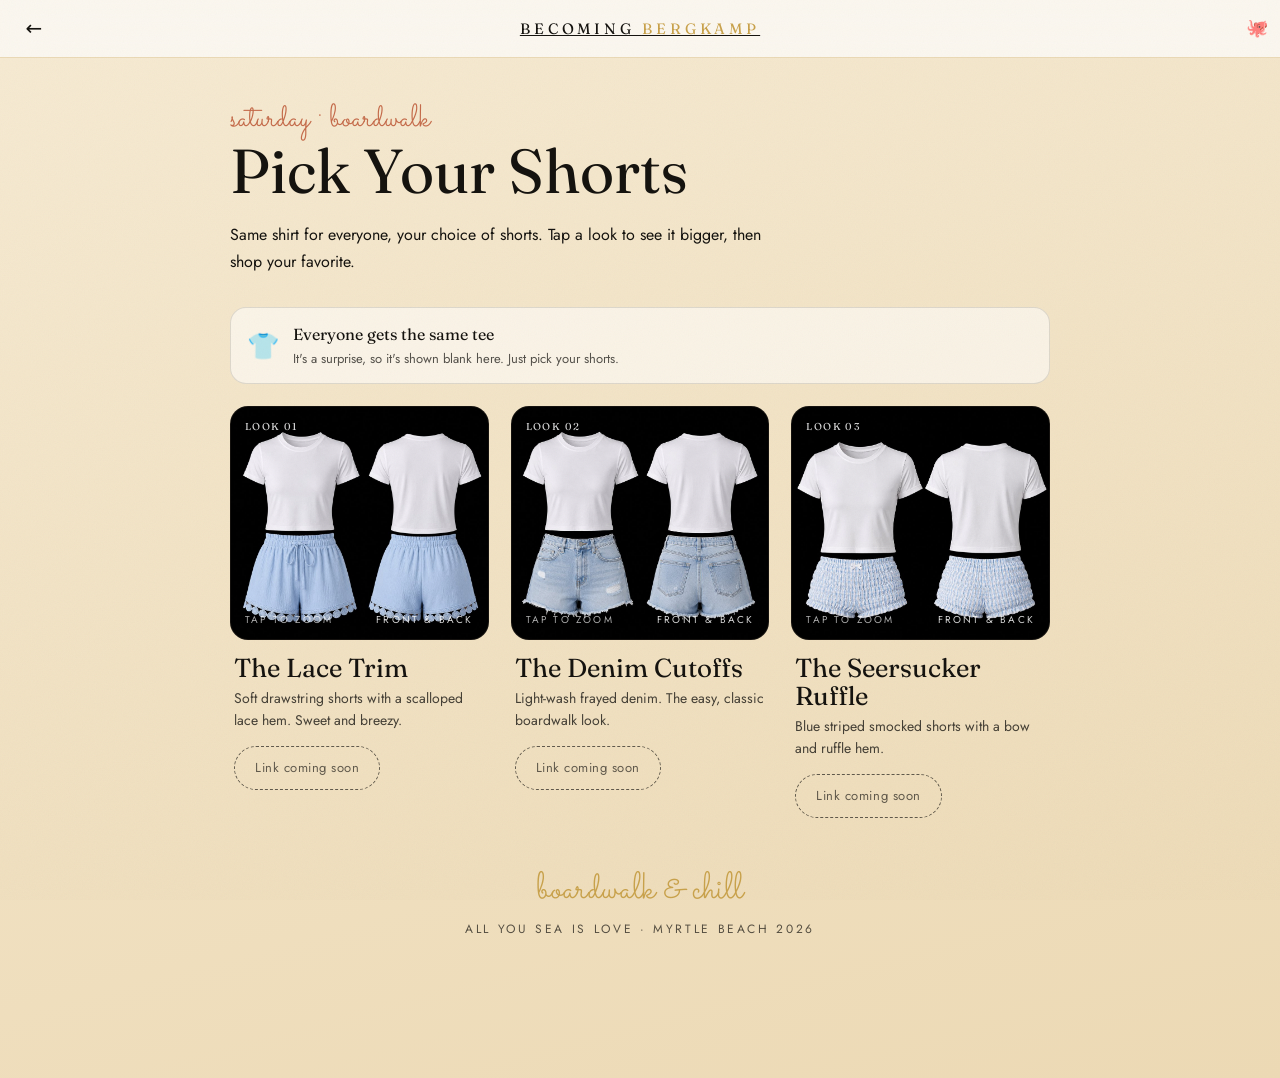
==== boardwalk-looks.html @ abdae439 "Build Becoming Bergkamp wedding party hub (PWA) Scaffold the full Phase 1 app per the build spec: a " ====
<!doctype html>
<html lang="en">
<head>
  <meta charset="utf-8">
  <title>Pick Your Shorts · All You SEA is Love</title>
  <meta name="viewport" content="width=device-width, initial-scale=1, viewport-fit=cover">
  <meta name="description" content="Boardwalk day look builder. Same tee for everyone, your choice of shorts.">
  <meta name="theme-color" content="#15130F">

  <link rel="preconnect" href="https://fonts.googleapis.com">
  <link rel="preconnect" href="https://fonts.gstatic.com" crossorigin>
  <link href="https://fonts.googleapis.com/css2?family=Fraunces:ital,opsz,wght@0,9..144,300;0,9..144,400;1,9..144,300;1,9..144,400&family=Jost:wght@300;400;500;600&family=Sacramento&display=swap" rel="stylesheet">
  <link rel="stylesheet" href="styles/main.css">
</head>
<body class="standalone">
  <div class="grain" aria-hidden="true"></div>

  <header class="topbar">
    <a class="hamburger" href="index.html#/bachelorette" aria-label="Back to the hub" style="text-decoration:none;display:grid;place-items:center;font-size:20px;">&#8592;</a>
    <a class="wordmark" href="index.html#/home">Becoming <span class="gold">Bergkamp</span></a>
    <span class="shellglyph" aria-hidden="true">&#128025;</span>
  </header>

  <main>
    <section class="day day--boardwalk" style="padding-top:46px;">
      <div class="wrap"><div class="day__inner">
        <div class="label" id="bw-kicker"></div>
        <h2 id="bw-title"></h2>
        <p class="vibe" id="bw-intro"></p>
        <div id="bw-widget"></div>
        <footer class="pagefoot">
          <div class="script" id="bw-foot-script"></div>
          <div class="line" id="bw-foot-line"></div>
        </footer>
      </div></div>
    </section>
  </main>

  <div class="lightbox" id="lightbox" aria-hidden="true">
    <button class="lightbox__close" aria-label="Close">&times;</button>
    <img src="" alt="">
  </div>

  <script src="scripts/data.js"></script>
  <script>
  (function () {
    "use strict";
    function esc(s){return String(s==null?"":s).replace(/&/g,"&amp;").replace(/</g,"&lt;").replace(/>/g,"&gt;").replace(/"/g,"&quot;").replace(/'/g,"&#39;");}
    var w = DATA.boardwalk;
    document.getElementById("bw-kicker").textContent = w.kicker;
    document.getElementById("bw-title").textContent = w.title;
    document.getElementById("bw-intro").textContent = w.intro;
    document.getElementById("bw-foot-script").textContent = w.footerScript;
    document.getElementById("bw-foot-line").textContent = w.footerLine;

    var looks = w.looks.map(function (lk) {
      var shop = (lk.shop && lk.shop !== "#")
        ? '<a class="pill-link" href="' + esc(lk.shop) + '" target="_blank" rel="noopener">Shop the shorts</a>'
        : '<span class="pill-link is-ghost">Link coming soon</span>';
      return '<article class="look-card">' +
        '<div class="look-tile" data-zoom="' + esc(lk.img) + '" data-look="' + esc(lk.name) + '">' +
          '<img loading="lazy" src="' + esc(lk.img) + '" alt="' + esc(lk.name) + ', front and back">' +
          '<span class="ov ov-num">LOOK ' + esc(lk.num) + '</span>' +
          '<span class="ov ov-fb">front &amp; back</span>' +
          '<span class="ov ov-zoom">tap to zoom</span>' +
        '</div>' +
        '<div class="look-meta"><h3>' + esc(lk.name) + '</h3>' +
          '<p class="desc">' + esc(lk.desc) + '</p>' + shop + '</div></article>';
    }).join("");

    document.getElementById("bw-widget").innerHTML =
      '<div class="boardwalk-widget">' +
        '<div class="tee-note"><span class="glyph" aria-hidden="true">&#128085;</span>' +
          '<div><div class="t">' + esc(w.teeNote) + '</div>' +
          '<div class="s">' + esc(w.teeSub) + '</div></div></div>' +
        '<div class="looks">' + looks + '</div></div>';

    // lightbox
    var lb = document.getElementById("lightbox");
    var img = lb.querySelector("img");
    document.addEventListener("click", function (e) {
      var tile = e.target.closest && e.target.closest(".look-tile");
      if (tile) { img.src = tile.getAttribute("data-zoom"); img.alt = (tile.getAttribute("data-look")||"Look") + ", front and back"; lb.classList.add("is-open"); }
    });
    function close(){ lb.classList.remove("is-open"); img.src=""; }
    lb.addEventListener("click", close);
    document.addEventListener("keydown", function(e){ if(e.key==="Escape") close(); });
  })();
  </script>
</body>
</html>
---- styles/main.css ----
/* ============================================================
   Becoming Bergkamp :: Wedding Party Hub
   Fonts: Fraunces (display serif), Jost (UI sans), Sacramento (script).
   No em dashes anywhere. Not an Envision project. No Montserrat.
   ============================================================ */

/* ----------------------------------------------------- TOKENS */
:root {
  --ivory:     #FBF7EF;
  --ink:       #15130F;
  --sand:      #E6D8BD;
  --greenery:  #4A7A4E;
  --gold:      #C9A24B;
  --gold-soft: #E3CF9C;

  --serif:  "Fraunces", Georgia, "Times New Roman", serif;
  --sans:   "Jost", system-ui, sans-serif;
  --script: "Sacramento", cursive;

  --topbar-h: 58px;
  --jump-h:   54px;

  --maxw: 720px;

  --ease: cubic-bezier(.22,.61,.36,1);
  --shadow-soft: 0 10px 30px rgba(21,19,15,.10);
  --shadow-card: 0 14px 40px rgba(21,19,15,.14);
}

/* ----------------------------------------------------- RESET */
*, *::before, *::after { box-sizing: border-box; }
html { -webkit-text-size-adjust: 100%; scroll-behavior: smooth; }
body {
  margin: 0;
  font-family: var(--sans);
  font-weight: 400;
  color: var(--ink);
  background: var(--ivory);
  line-height: 1.55;
  overflow-x: hidden;
  /* respect the notch */
  padding: env(safe-area-inset-top) env(safe-area-inset-right) env(safe-area-inset-bottom) env(safe-area-inset-left);
}
img { max-width: 100%; display: block; }
a { color: inherit; }
button { font-family: inherit; cursor: pointer; }

h1, h2, h3, h4 { font-family: var(--serif); font-weight: 400; margin: 0; line-height: 1.08; }

/* ------------------------------------------- FILM GRAIN OVERLAY */
.grain {
  position: fixed;
  inset: 0;
  z-index: 9000;
  pointer-events: none;
  opacity: .045;
  mix-blend-mode: multiply;
  background-image: url("data:image/svg+xml,%3Csvg xmlns='http://www.w3.org/2000/svg' width='160' height='160'%3E%3Cfilter id='n'%3E%3CfeTurbulence type='fractalNoise' baseFrequency='0.85' numOctaves='2' stitchTiles='stitch'/%3E%3C/filter%3E%3Crect width='100%25' height='100%25' filter='url(%23n)'/%3E%3C/svg%3E");
}

/* --------------------------------------------------- TOP BAR */
.topbar {
  position: fixed;
  top: env(safe-area-inset-top);
  left: 0; right: 0;
  height: var(--topbar-h);
  z-index: 1000;
  display: grid;
  grid-template-columns: 44px 1fr 44px;
  align-items: center;
  padding: 0 12px;
  background: rgba(251,247,239,.82);
  -webkit-backdrop-filter: blur(12px);
  backdrop-filter: blur(12px);
  border-bottom: 1px solid rgba(201,162,75,.35);
}
.wordmark {
  text-align: center;
  font-family: var(--serif);
  font-size: 15px;
  letter-spacing: .26em;
  text-transform: uppercase;
  white-space: nowrap;
}
.wordmark .gold { color: var(--gold); }
.shellglyph {
  justify-self: end;
  font-size: 18px;
  opacity: .8;
  color: var(--greenery);
}

/* hamburger */
.hamburger {
  width: 44px; height: 44px;
  border: 0; background: transparent;
  display: grid; place-items: center;
  padding: 0;
}
.hamburger span {
  display: block;
  width: 22px; height: 2px;
  background: var(--ink);
  border-radius: 2px;
  position: relative;
  transition: transform .35s var(--ease), opacity .25s var(--ease);
}
.hamburger span + span { margin-top: 5px; }
body.drawer-open .hamburger span:nth-child(1) { transform: translateY(7px) rotate(45deg); }
body.drawer-open .hamburger span:nth-child(2) { opacity: 0; }
body.drawer-open .hamburger span:nth-child(3) { transform: translateY(-7px) rotate(-45deg); }

/* --------------------------------------------------- DRAWER */
.scrim {
  position: fixed; inset: 0;
  background: rgba(21,19,15,.5);
  opacity: 0; visibility: hidden;
  transition: opacity .35s var(--ease), visibility .35s var(--ease);
  z-index: 1100;
}
body.drawer-open .scrim { opacity: 1; visibility: visible; }

.drawer {
  position: fixed;
  top: 0; bottom: 0; left: 0;
  width: min(82vw, 340px);
  z-index: 1200;
  background: var(--ink);
  color: var(--ivory);
  transform: translateX(-102%);
  transition: transform .42s var(--ease);
  display: flex;
  flex-direction: column;
  padding: calc(env(safe-area-inset-top) + 28px) 26px calc(env(safe-area-inset-bottom) + 24px);
  box-shadow: var(--shadow-card);
}
body.drawer-open .drawer { transform: translateX(0); }

.drawer__kicker { font-family: var(--script); color: var(--gold-soft); font-size: 26px; line-height: 1; }
.drawer__title  { font-family: var(--serif); font-size: 28px; margin-top: 2px; }
.drawer__rule   { height: 1px; background: rgba(227,207,156,.25); margin: 22px 0; }

.drawer nav { display: flex; flex-direction: column; gap: 2px; }
.drawer__link {
  display: flex; align-items: baseline; gap: 14px;
  padding: 13px 8px;
  text-decoration: none;
  color: var(--ivory);
  border-radius: 10px;
  transition: background .2s var(--ease), color .2s var(--ease);
}
.drawer__link .idx {
  font-family: var(--serif);
  font-size: 13px;
  color: var(--gold-soft);
  opacity: .7;
  min-width: 22px;
}
.drawer__link .label { font-size: 18px; letter-spacing: .01em; }
.drawer__link:hover { background: rgba(255,255,255,.05); }
.drawer__link.is-active { color: var(--gold-soft); }
.drawer__link.is-active .idx { opacity: 1; }

.drawer__soon {
  margin-top: auto;
  padding-top: 22px;
  border-top: 1px solid rgba(227,207,156,.18);
}
.drawer__soon .ey {
  font-size: 11px; letter-spacing: .28em; text-transform: uppercase;
  color: var(--gold-soft); opacity: .8;
}
.drawer__soon .items {
  margin-top: 6px;
  font-family: var(--serif);
  font-size: 16px;
  color: rgba(251,247,239,.55);
}

/* --------------------------------------------------- VIEWS */
main { padding-top: calc(var(--topbar-h) + env(safe-area-inset-top)); }
.view { display: none; }
.view.is-active { display: block; animation: viewIn .5s var(--ease) both; }
@keyframes viewIn { from { opacity: 0; transform: translateY(8px); } to { opacity: 1; transform: none; } }

.wrap { width: 100%; max-width: var(--maxw); margin: 0 auto; padding: 0 20px; }

/* ----------------------------------------- REVEAL ON SCROLL */
.reveal { opacity: 0; transform: translateY(22px); transition: opacity .7s var(--ease), transform .7s var(--ease); }
.reveal.is-in { opacity: 1; transform: none; }
@media (prefers-reduced-motion: reduce) {
  .reveal { opacity: 1; transform: none; transition: none; }
  html { scroll-behavior: auto; }
}

/* --------------------------------------- SHARED PIECES */
.kicker { font-family: var(--script); font-size: 30px; line-height: 1; }
.eyebrow {
  font-size: 11px; letter-spacing: .3em; text-transform: uppercase;
  font-weight: 500;
}
.chip {
  display: inline-flex; align-items: center; gap: 8px;
  font-size: 13px; letter-spacing: .04em;
  padding: 9px 16px;
  border-radius: 999px;
  border: 1px solid currentColor;
}
.chip .lead { font-size: 11px; letter-spacing: .22em; text-transform: uppercase; opacity: .75; }

.pill-link {
  display: inline-flex; align-items: center; gap: 8px;
  text-decoration: none;
  font-size: 13px; letter-spacing: .04em;
  padding: 11px 20px;
  border-radius: 999px;
  background: var(--ink); color: var(--ivory);
  border: 1px solid var(--ink);
  transition: transform .18s var(--ease), background .2s var(--ease), opacity .2s var(--ease);
}
.pill-link:hover { opacity: .9; }
.pill-link:active { transform: scale(.97); }
.pill-link.is-ghost {
  background: transparent; color: inherit;
  border: 1px dashed currentColor; opacity: .65; cursor: default;
}

/* gold rule with dot terminals */
.gold-rule {
  display: flex; align-items: center; justify-content: center; gap: 10px;
  margin: 18px 0;
}
.gold-rule .line { height: 1px; width: 72px; background: var(--gold); opacity: .8; }
.gold-rule .dot  { width: 5px; height: 5px; border-radius: 50%; background: var(--gold); }

/* wave divider sits at the bottom of a hero */
.wave { display: block; width: 100%; height: 46px; }

/* embedded maps */
.map-embed {
  width: 100%; height: 200px; border: 0;
  border-radius: 14px;
  margin-top: 14px;
  background: var(--sand);
}

/* footers */
.pagefoot { text-align: center; padding: 54px 20px 70px; }
.pagefoot .script { font-family: var(--script); font-size: 38px; line-height: 1; color: var(--gold); }
.pagefoot .line { font-size: 12px; letter-spacing: .22em; text-transform: uppercase; margin-top: 10px; opacity: .7; }

/* ======================================================= HOME */
.home-hero { text-align: center; padding: 46px 20px 8px; }
.home-hero .kicker { color: var(--greenery); }
.home-hero h1 { font-size: clamp(46px, 16vw, 78px); margin-top: 6px; }
.home-hero h1 .italic { font-style: italic; color: var(--gold); }
.home-hero .meta { font-size: 12px; letter-spacing: .24em; text-transform: uppercase; opacity: .72; }

.home-cards { display: grid; gap: 16px; margin: 30px 0 8px; }
.tapcard {
  position: relative;
  display: block;
  text-decoration: none;
  color: var(--ivory);
  border-radius: 20px;
  padding: 26px 24px 24px;
  min-height: 148px;
  overflow: hidden;
  box-shadow: var(--shadow-card);
  transition: transform .2s var(--ease);
  isolation: isolate;
}
.tapcard:active { transform: scale(.985); }
.tapcard .tag {
  font-family: var(--script); font-size: 26px; line-height: 1;
  color: var(--gold-soft);
}
.tapcard h3 { font-size: 32px; margin-top: 6px; }
.tapcard .sub { font-size: 13px; letter-spacing: .03em; opacity: .85; margin-top: 6px; }
.tapcard .arrow { position: absolute; right: 22px; bottom: 20px; font-size: 22px; opacity: .85; }
.card--sea      { background: linear-gradient(150deg, #8EC5E8, #1366C9 70%, #16314E); }
.card--greenery { background: linear-gradient(150deg, #5E946A, #2C5F34); }
.card--blackgold{ background: linear-gradient(150deg, #2a2620, #15130F 65%); }
.card--blackgold .tag, .card--sea .tag { color: var(--gold-soft); }

/* ============================================ GENERIC HERO */
.hero {
  position: relative;
  color: var(--ivory);
  text-align: center;
  padding: 50px 22px 0;
  overflow: hidden;
}
.hero-badge {
  width: 116px; height: 116px;
  border-radius: 50%;
  margin: 0 auto 14px;
  box-shadow: 0 10px 30px rgba(21,19,15,.28);
  border: 2px solid rgba(255,255,255,.55);
}
.hero .kicker { color: var(--gold-soft); }
.hero h1 { font-size: clamp(44px, 14vw, 70px); margin-top: 4px; }
.hero h1 .italic { font-style: italic; }
.hero h1 .gold { color: var(--gold-soft); font-style: italic; }
.hero .sub { font-size: 13px; letter-spacing: .14em; text-transform: uppercase; opacity: .9; margin-top: 12px; }
.hero .wavewrap { margin-top: 26px; }

.hero--sea      { background: linear-gradient(165deg, #BFE2F4 0%, #5BB0DE 38%, #1F77C4 72%, #16314E 100%); }
.hero--greenery { background: linear-gradient(165deg, #6BA277 0%, #3C7A4A 55%, #234E2C 100%); }
.hero--blackgold{ background: linear-gradient(165deg, #3a342a 0%, #1c1813 55%, #15130F 100%); }

/* =================================== BACHELORETTE STICKY JUMP */
.jumpnav {
  position: sticky;
  top: calc(var(--topbar-h) + env(safe-area-inset-top));
  z-index: 800;
  background: rgba(251,247,239,.92);
  -webkit-backdrop-filter: blur(10px);
  backdrop-filter: blur(10px);
  border-bottom: 1px solid rgba(201,162,75,.3);
}
.jumpnav__scroll {
  display: flex; gap: 8px;
  overflow-x: auto;
  padding: 11px 16px;
  scrollbar-width: none;
  -webkit-overflow-scrolling: touch;
}
.jumpnav__scroll::-webkit-scrollbar { display: none; }
.jumpnav__pill {
  flex: 0 0 auto;
  border: 1px solid var(--sand);
  background: #fff;
  color: var(--ink);
  font-size: 12.5px; letter-spacing: .03em;
  padding: 8px 14px;
  border-radius: 999px;
  white-space: nowrap;
  transition: background .2s var(--ease), color .2s var(--ease), border-color .2s var(--ease);
}
.jumpnav__pill.is-active {
  background: var(--ink); color: var(--ivory); border-color: var(--ink);
}

/* The House card */
.house {
  margin: 26px 0;
  background: #fff;
  border: 1px solid var(--sand);
  border-radius: 20px;
  padding: 22px;
  box-shadow: var(--shadow-soft);
}
.house .eyebrow { color: var(--greenery); }
.house h2 { font-size: 30px; margin: 8px 0 8px; }
.house .addr { font-size: 14px; opacity: .85; }
.house .note { font-size: 14px; opacity: .7; margin-top: 8px; }
.house .pill-link { margin-top: 16px; }

/* ============================================ DAY WORLDS */
.day {
  position: relative;
  padding: 64px 0 70px;
  overflow: hidden;
  scroll-margin-top: calc(var(--topbar-h) + var(--jump-h) + env(safe-area-inset-top));
}
.day__inner { position: relative; z-index: 2; }
.day .label { font-family: var(--script); font-size: 32px; line-height: 1; }
.day h2 { font-size: clamp(40px, 13vw, 62px); margin-top: 2px; }
.day .hook {
  font-size: 12px; letter-spacing: .32em; text-transform: uppercase;
  margin-top: 14px; opacity: .9;
}
.day .vibe { font-size: 16px; line-height: 1.7; margin-top: 16px; max-width: 34em; }
.day .secondary { font-style: italic; opacity: .85; margin-top: 10px; }
.day .wearchip { margin-top: 22px; }
.day .wearchip .lead { display: block; margin-bottom: 7px; }

/* palette swatch row */
.swatches { display: flex; gap: 10px; margin-top: 24px; flex-wrap: wrap; }
.swatch { display: flex; flex-direction: column; align-items: center; gap: 6px; }
.swatch .dot {
  width: 34px; height: 34px; border-radius: 50%;
  box-shadow: inset 0 0 0 1px rgba(0,0,0,.12), 0 4px 12px rgba(0,0,0,.25);
}
.swatch .nm { font-size: 10px; letter-spacing: .14em; text-transform: uppercase; opacity: .8; }

/* botanical / palm glyph accent per day */
.day__glyph {
  position: absolute;
  z-index: 1;
  font-size: 200px;
  line-height: 1;
  opacity: .07;
  top: 30px; right: -28px;
  pointer-events: none;
  user-select: none;
}

/* --- Thursday, Beach Club: deep emerald old-money green --- */
.day--thursday { background: radial-gradient(120% 120% at 70% 10%, #356b5b 0%, #2C5C4F 40%, #173a31 100%); color: #F4EFE3; }
.day--thursday .label { color: var(--gold-soft); }
.day--thursday .hook  { color: var(--gold-soft); }
.day--thursday .wearchip { color: #F4EFE3; }

/* --- Friday day, Something Blue --- */
.day--blue { background: linear-gradient(170deg, #8EC5E8 0%, #2BB3C0 38%, #1366C9 70%, #16314E 100%); color: #fff; }
.day--blue .label { color: #EAF6FF; }
.day--blue .hook  { color: #EAF6FF; }

/* --- Friday night, Rainbow Fish --- */
.day--rainbow {
  background: #0c1230;
  color: #EAE6F2;
}
.day--rainbow::before {
  /* faint iridescent scale texture */
  content: "";
  position: absolute; inset: 0; z-index: 0;
  opacity: .14;
  background-image:
    radial-gradient(circle at 0 0, rgba(63,169,255,.9) 0 8px, transparent 9px),
    radial-gradient(circle at 14px 12px, rgba(255,63,164,.9) 0 8px, transparent 9px);
  background-size: 28px 24px;
  mix-blend-mode: screen;
}
.day--rainbow .day__inner { position: relative; z-index: 2; }
.day--rainbow .label { color: #cfe6ff; }
.day--rainbow .hook  { color: #ffd23f; }
.rainbow-title {
  background: linear-gradient(90deg, #FF3FA4, #FF8A3D, #FFD23F, #2FBF71, #3FA9FF, #8A4FFF, #FF3FA4);
  background-size: 300% 100%;
  -webkit-background-clip: text; background-clip: text;
  -webkit-text-fill-color: transparent; color: transparent;
  animation: shimmer 6s linear infinite;
}
@keyframes shimmer { to { background-position: 300% 0; } }
@media (prefers-reduced-motion: reduce) { .rainbow-title { animation: none; } }

/* --- Saturday day, Boardwalk --- */
.day--boardwalk { background: linear-gradient(165deg, #F6EAD2 0%, #ECD9B4 100%); color: var(--ink); }
.day--boardwalk .label { color: #C56B4A; }
.day--boardwalk .hook  { color: #C56B4A; }

/* --- Saturday night, Coco Nuts --- */
.day--coconuts { background: linear-gradient(170deg, #E8B14C 0%, #C56B4A 45%, #6B4226 100%); color: #F4EAD7; }
.day--coconuts .label { color: #F4EAD7; }
.day--coconuts .hook  { color: #F4EAD7; }

/* --- Sunday --- */
.day--sunday { background: var(--ivory); color: var(--ink); text-align: center; padding: 70px 0; }
.day--sunday .label { color: var(--greenery); }
.day--sunday .vibe { margin: 16px auto 0; }

/* Where We're Going */
.wwg { padding: 8px 0 10px; }
.wwg .eyebrow { color: var(--greenery); text-align: center; display: block; }
.wwg h2 { text-align: center; font-size: 34px; margin-top: 6px; }
.loc-card {
  margin-top: 18px;
  background: #fff;
  border: 1px solid var(--sand);
  border-radius: 18px;
  padding: 20px;
  box-shadow: var(--shadow-soft);
}
.loc-card .eyebrow { color: var(--gold); }
.loc-card h3 { font-size: 24px; margin: 6px 0 6px; }
.loc-card .detail { font-size: 13.5px; opacity: .78; }

/* ============================================ SCHEDULE CARDS */
.schedule { display: grid; gap: 16px; margin: 28px 0 8px; }
.sched-card {
  background: #fff;
  border: 1px solid var(--sand);
  border-radius: 18px;
  padding: 20px;
  display: grid;
  grid-template-columns: 92px 1fr;
  gap: 14px;
  box-shadow: var(--shadow-soft);
}
.sched-card .time {
  font-family: var(--serif);
  font-size: 26px;
  color: var(--gold);
  line-height: 1.1;
}
.sched-card h3 { font-size: 24px; }
.sched-card .venue { font-family: var(--serif); font-size: 17px; margin-top: 10px; }
.sched-card .place { font-size: 13.5px; opacity: .78; margin-top: 2px; }
.sched-card .when  { font-size: 12px; letter-spacing: .14em; text-transform: uppercase; opacity: .7; margin-top: 6px; }
.sched-card .map-full { grid-column: 1 / -1; }
.sched-note { text-align: center; font-size: 11px; letter-spacing: .26em; text-transform: uppercase; opacity: .65; margin: 18px 0 4px; }

/* Colors block (dark) */
.colors {
  margin: 34px 0;
  background: var(--ink);
  color: var(--ivory);
  border-radius: 22px;
  padding: 38px 26px;
  text-align: center;
}
.colors .eyebrow { color: var(--gold-soft); }
.colors h2 { font-size: 34px; margin-top: 6px; }
.colors .dots { display: flex; justify-content: center; gap: 18px; margin: 24px 0; }
.colors .dots .d {
  width: 40px; height: 40px; border-radius: 50%;
  box-shadow: inset 0 0 0 1px rgba(255,255,255,.18), 0 6px 16px rgba(0,0,0,.4);
}
.colors .statement {
  font-family: var(--serif); font-style: italic; color: var(--gold-soft);
  font-size: 21px; line-height: 1.45; max-width: 22em; margin: 0 auto;
}

/* Attire block (white card) */
.attire {
  margin: 0 0 8px;
  background: #fff;
  border: 1px solid var(--sand);
  border-radius: 22px;
  padding: 30px 26px;
  text-align: center;
  box-shadow: var(--shadow-soft);
}
.attire .eyebrow { color: var(--gold); }
.attire h2 { font-size: 32px; margin-top: 6px; }
.attire .body { font-size: 16px; line-height: 1.7; margin: 14px auto 18px; max-width: 30em; }
.attire .tag {
  display: inline-block;
  font-size: 11px; letter-spacing: .22em; text-transform: uppercase;
  border: 1px dashed var(--sand);
  border-radius: 999px;
  padding: 9px 18px;
  opacity: .7;
}

/* ============================================ BOARDWALK WIDGET */
.boardwalk-widget { padding-top: 10px; }
.tee-note {
  display: flex; align-items: center; gap: 14px;
  background: rgba(255,255,255,.55);
  border: 1px solid rgba(21,19,15,.12);
  border-radius: 16px;
  padding: 14px 16px;
  margin: 6px 0 22px;
}
.tee-note .glyph { font-size: 26px; }
.tee-note .t { font-family: var(--serif); font-size: 16px; }
.tee-note .s { font-size: 13px; opacity: .72; margin-top: 2px; }

.looks { display: grid; gap: 22px; }
.look-card { }
.look-tile {
  position: relative;
  border-radius: 18px;
  overflow: hidden;
  background: #15130F; /* near black to blend the on-black mockups */
  border: 1px solid rgba(21,19,15,.35);
  cursor: zoom-in;
  aspect-ratio: 920 / 832;
}
.look-tile img { width: 100%; height: 100%; object-fit: cover; }
.look-tile .ov {
  position: absolute;
  font-size: 10px; letter-spacing: .22em; text-transform: uppercase;
  color: rgba(255,255,255,.85);
  text-shadow: 0 1px 6px rgba(0,0,0,.6);
}
.look-tile .ov-num    { top: 12px; left: 14px; font-family: var(--serif); letter-spacing: .14em; }
.look-tile .ov-fb     { bottom: 12px; right: 14px; }
.look-tile .ov-zoom   { bottom: 12px; left: 14px; opacity: .8; }
.look-meta { padding: 14px 4px 0; }
.look-meta h3 { font-size: 26px; }
.look-meta .desc { font-size: 14px; opacity: .78; margin: 6px 0 14px; max-width: 32em; }

/* lightbox */
.lightbox {
  position: fixed; inset: 0; z-index: 2000;
  background: rgba(8,7,5,.94);
  display: none;
  align-items: center; justify-content: center;
  padding: 24px;
}
.lightbox.is-open { display: flex; animation: fadeIn .25s var(--ease) both; }
@keyframes fadeIn { from { opacity: 0; } to { opacity: 1; } }
.lightbox img { max-width: 100%; max-height: 90vh; border-radius: 10px; }
.lightbox__close {
  position: absolute; top: calc(env(safe-area-inset-top) + 14px); right: 16px;
  width: 44px; height: 44px; border-radius: 50%;
  border: 1px solid rgba(255,255,255,.4);
  background: rgba(255,255,255,.08);
  color: #fff; font-size: 22px;
}

/* ============================================ RESPONSIVE UP */
@media (min-width: 640px) {
  .home-cards { grid-template-columns: 1fr 1fr; }
  .home-cards .tapcard:first-child { grid-column: 1 / -1; }
  .looks { grid-template-columns: 1fr 1fr; }
  .schedule { grid-template-columns: 1fr; }
}
@media (min-width: 900px) {
  :root { --maxw: 860px; }
  .looks { grid-template-columns: 1fr 1fr 1fr; }
}

/* standalone boardwalk page tweaks */
body.standalone main { padding-top: calc(var(--topbar-h) + env(safe-area-inset-top)); }
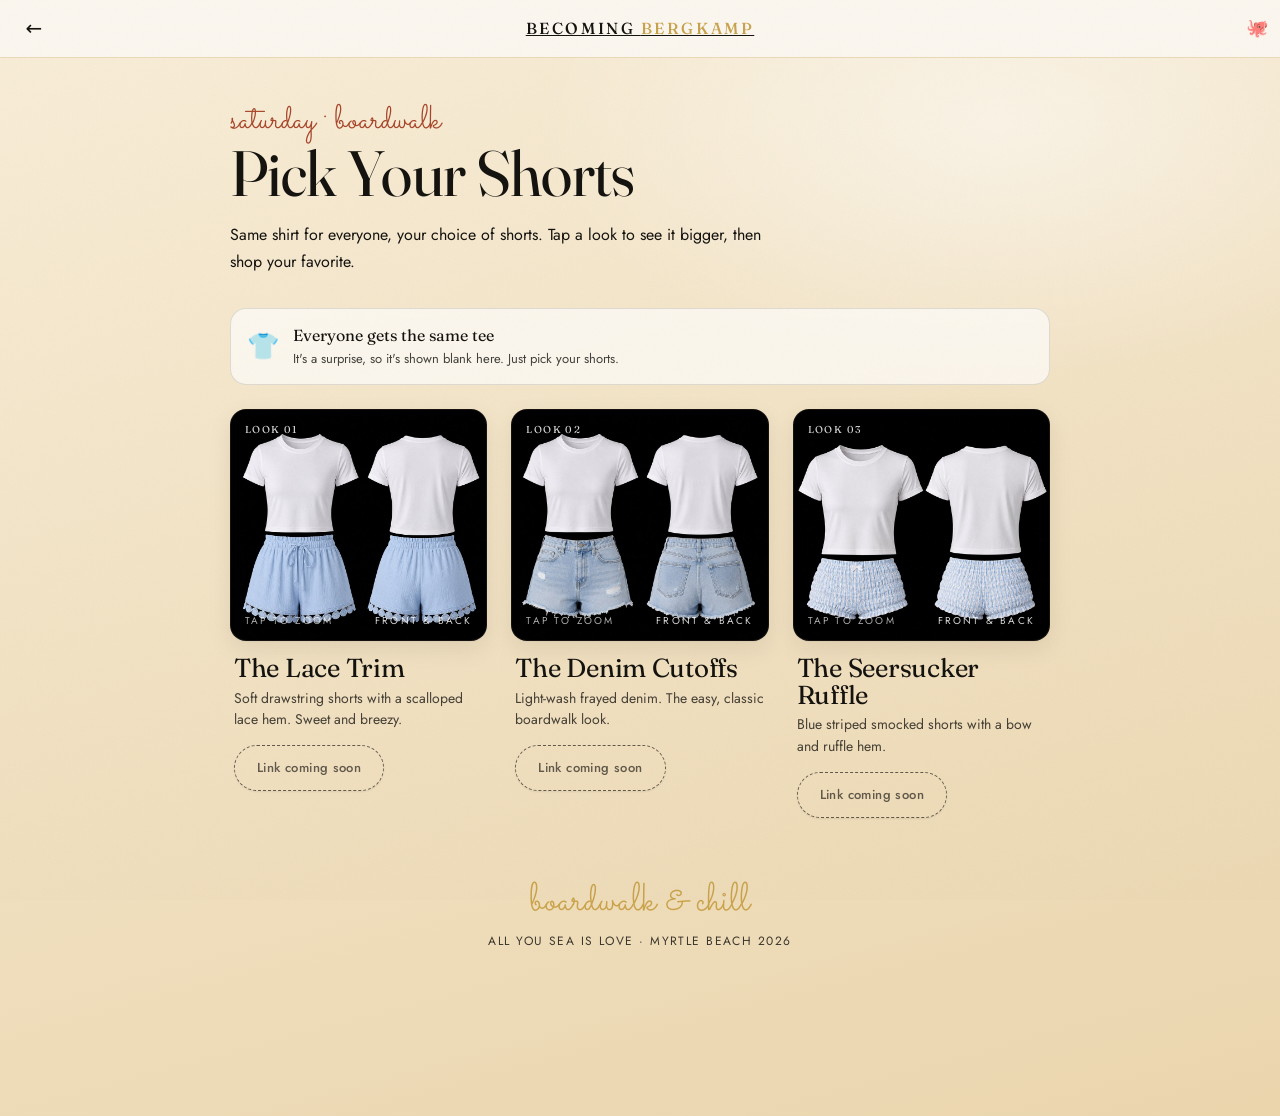
==== commit 29571b04: "Modernize UX/UI: refined typography, depth, and a11y polish Design system pass to elevate the app to" ====
--- a/boardwalk-looks.html
+++ b/boardwalk-looks.html
@@ -9,7 +9,7 @@
 
   <link rel="preconnect" href="https://fonts.googleapis.com">
   <link rel="preconnect" href="https://fonts.gstatic.com" crossorigin>
-  <link href="https://fonts.googleapis.com/css2?family=Fraunces:ital,opsz,wght@0,9..144,300;0,9..144,400;1,9..144,300;1,9..144,400&family=Jost:wght@300;400;500;600&family=Sacramento&display=swap" rel="stylesheet">
+  <link href="https://fonts.googleapis.com/css2?family=Fraunces:ital,opsz,wght@0,9..144,300;0,9..144,400;0,9..144,500;0,9..144,600;1,9..144,300;1,9..144,400;1,9..144,500&family=Jost:wght@300;400;500;600&family=Sacramento&display=swap" rel="stylesheet">
   <link rel="stylesheet" href="styles/main.css">
 </head>
 <body class="standalone">
@@ -78,11 +78,18 @@
     // lightbox
     var lb = document.getElementById("lightbox");
     var img = lb.querySelector("img");
+    var closeBtn = lb.querySelector(".lightbox__close");
     document.addEventListener("click", function (e) {
       var tile = e.target.closest && e.target.closest(".look-tile");
-      if (tile) { img.src = tile.getAttribute("data-zoom"); img.alt = (tile.getAttribute("data-look")||"Look") + ", front and back"; lb.classList.add("is-open"); }
+      if (tile) {
+        img.src = tile.getAttribute("data-zoom");
+        img.alt = (tile.getAttribute("data-look")||"Look") + ", front and back";
+        lb.classList.add("is-open");
+        lb.setAttribute("aria-hidden", "false");
+        if (closeBtn) closeBtn.focus();
+      }
     });
-    function close(){ lb.classList.remove("is-open"); img.src=""; }
+    function close(){ lb.classList.remove("is-open"); lb.setAttribute("aria-hidden","true"); img.src=""; }
     lb.addEventListener("click", close);
     document.addEventListener("keydown", function(e){ if(e.key==="Escape") close(); });
   })();
--- a/styles/main.css
+++ b/styles/main.css
@@ -22,9 +22,40 @@
 
   --maxw: 720px;
 
+  /* spacing scale (4pt base) */
+  --space-1: 4px;
+  --space-2: 8px;
+  --space-3: 12px;
+  --space-4: 16px;
+  --space-5: 24px;
+  --space-6: 32px;
+  --space-7: 48px;
+  --space-8: 64px;
+  --space-9: 96px;
+
+  /* radius scale */
+  --radius-s: 12px;
+  --radius-m: 16px;
+  --radius-l: 24px;
+  --radius-pill: 999px;
+
+  /* tracking scale (tighter, more editorial than before) */
+  --track-tight: .08em;
+  --track-label: .12em;
+  --track-wide:  .18em;
+
   --ease: cubic-bezier(.22,.61,.36,1);
-  --shadow-soft: 0 10px 30px rgba(21,19,15,.10);
-  --shadow-card: 0 14px 40px rgba(21,19,15,.14);
+
+  /* layered shadows: a tight ambient pass plus a soft cast for crisp depth */
+  --shadow-soft:
+    0 1px 1px rgba(21,19,15,.04),
+    0 8px 24px rgba(21,19,15,.08);
+  --shadow-card:
+    0 1px 2px rgba(21,19,15,.06),
+    0 12px 36px rgba(21,19,15,.13);
+  --shadow-lift:
+    0 2px 4px rgba(21,19,15,.08),
+    0 18px 48px rgba(21,19,15,.18);
 }
 
 /* ----------------------------------------------------- RESET */
@@ -38,14 +69,36 @@
   background: var(--ivory);
   line-height: 1.55;
   overflow-x: hidden;
+  -webkit-font-smoothing: antialiased;
+  -moz-osx-font-smoothing: grayscale;
+  font-optical-sizing: auto;
+  text-rendering: optimizeLegibility;
   /* respect the notch */
   padding: env(safe-area-inset-top) env(safe-area-inset-right) env(safe-area-inset-bottom) env(safe-area-inset-left);
 }
 img { max-width: 100%; display: block; }
 a { color: inherit; }
 button { font-family: inherit; cursor: pointer; }
-
-h1, h2, h3, h4 { font-family: var(--serif); font-weight: 400; margin: 0; line-height: 1.08; }
+p { text-wrap: pretty; }
+
+h1, h2, h3, h4 {
+  font-family: var(--serif);
+  font-weight: 400;
+  margin: 0;
+  line-height: 1.02;
+  text-wrap: balance;
+  letter-spacing: -.01em;
+  /* small headings ride font-optical-sizing:auto; the big display type
+     below forces a high opsz for dramatic, high-contrast Fraunces serifs */
+}
+
+/* crisp, on-brand focus ring for an installable app */
+:focus-visible {
+  outline: 2px solid var(--gold);
+  outline-offset: 3px;
+  border-radius: 3px;
+}
+:focus:not(:focus-visible) { outline: none; }
 
 /* ------------------------------------------- FILM GRAIN OVERLAY */
 .grain {
@@ -77,10 +130,12 @@
 .wordmark {
   text-align: center;
   font-family: var(--serif);
-  font-size: 15px;
-  letter-spacing: .26em;
+  font-size: 16px;
+  font-weight: 500;
+  letter-spacing: .16em;
   text-transform: uppercase;
   white-space: nowrap;
+  font-variation-settings: "opsz" 40;
 }
 .wordmark .gold { color: var(--gold); }
 .shellglyph {
@@ -194,31 +249,32 @@
 }
 
 /* --------------------------------------- SHARED PIECES */
-.kicker { font-family: var(--script); font-size: 30px; line-height: 1; }
+.kicker { font-family: var(--script); font-size: 32px; line-height: 1; }
 .eyebrow {
-  font-size: 11px; letter-spacing: .3em; text-transform: uppercase;
-  font-weight: 500;
+  font-size: 11px; letter-spacing: var(--track-label); text-transform: uppercase;
+  font-weight: 600;
 }
 .chip {
   display: inline-flex; align-items: center; gap: 8px;
-  font-size: 13px; letter-spacing: .04em;
+  font-size: 13px; letter-spacing: .02em;
   padding: 9px 16px;
-  border-radius: 999px;
+  border-radius: var(--radius-pill);
   border: 1px solid currentColor;
 }
-.chip .lead { font-size: 11px; letter-spacing: .22em; text-transform: uppercase; opacity: .75; }
+.chip .lead { font-size: 11px; letter-spacing: var(--track-label); text-transform: uppercase; opacity: .85; }
 
 .pill-link {
   display: inline-flex; align-items: center; gap: 8px;
   text-decoration: none;
-  font-size: 13px; letter-spacing: .04em;
-  padding: 11px 20px;
-  border-radius: 999px;
+  font-size: 13px; letter-spacing: .03em; font-weight: 500;
+  padding: 12px 22px;
+  border-radius: var(--radius-pill);
   background: var(--ink); color: var(--ivory);
   border: 1px solid var(--ink);
-  transition: transform .18s var(--ease), background .2s var(--ease), opacity .2s var(--ease);
-}
-.pill-link:hover { opacity: .9; }
+  box-shadow: 0 1px 2px rgba(21,19,15,.12);
+  transition: transform .2s var(--ease), box-shadow .2s var(--ease), opacity .2s var(--ease);
+}
+.pill-link:hover { transform: translateY(-1px); box-shadow: var(--shadow-soft); }
 .pill-link:active { transform: scale(.97); }
 .pill-link.is-ghost {
   background: transparent; color: inherit;
@@ -239,48 +295,71 @@
 /* embedded maps */
 .map-embed {
   width: 100%; height: 200px; border: 0;
-  border-radius: 14px;
+  border-radius: var(--radius-s);
   margin-top: 14px;
   background: var(--sand);
 }
 
 /* footers */
-.pagefoot { text-align: center; padding: 54px 20px 70px; }
-.pagefoot .script { font-family: var(--script); font-size: 38px; line-height: 1; color: var(--gold); }
-.pagefoot .line { font-size: 12px; letter-spacing: .22em; text-transform: uppercase; margin-top: 10px; opacity: .7; }
+.pagefoot { text-align: center; padding: var(--space-8) 20px var(--space-9); }
+.pagefoot .script { font-family: var(--script); font-size: 40px; line-height: 1; color: var(--gold); }
+.pagefoot .line { font-size: 12px; letter-spacing: var(--track-label); text-transform: uppercase; margin-top: 10px; opacity: .82; }
 
 /* ======================================================= HOME */
-.home-hero { text-align: center; padding: 46px 20px 8px; }
+.home-hero { text-align: center; padding: var(--space-7) 20px var(--space-2); }
 .home-hero .kicker { color: var(--greenery); }
-.home-hero h1 { font-size: clamp(46px, 16vw, 78px); margin-top: 6px; }
+.home-hero h1 {
+  font-size: clamp(48px, 16vw, 84px);
+  margin-top: 8px;
+  font-variation-settings: "opsz" 144;
+}
 .home-hero h1 .italic { font-style: italic; color: var(--gold); }
-.home-hero .meta { font-size: 12px; letter-spacing: .24em; text-transform: uppercase; opacity: .72; }
-
-.home-cards { display: grid; gap: 16px; margin: 30px 0 8px; }
+.home-hero .meta { font-size: 12px; letter-spacing: var(--track-label); text-transform: uppercase; opacity: .82; }
+
+.home-cards { display: grid; gap: var(--space-4); margin: var(--space-6) 0 var(--space-2); }
 .tapcard {
   position: relative;
   display: block;
   text-decoration: none;
   color: var(--ivory);
-  border-radius: 20px;
-  padding: 26px 24px 24px;
-  min-height: 148px;
+  border-radius: var(--radius-l);
+  padding: 28px 26px 26px;
+  min-height: 156px;
   overflow: hidden;
   box-shadow: var(--shadow-card);
-  transition: transform .2s var(--ease);
+  transition: transform .25s var(--ease), box-shadow .25s var(--ease);
   isolation: isolate;
+}
+/* soft oversized glyph so each card reads designed, not empty */
+.tapcard::after {
+  content: "";
+  position: absolute;
+  z-index: -1;
+  right: -40px; top: -50px;
+  width: 220px; height: 220px;
+  border-radius: 50%;
+  background: radial-gradient(circle at 30% 30%, rgba(255,255,255,.18), rgba(255,255,255,0) 70%);
+  pointer-events: none;
+}
+@media (hover: hover) {
+  .tapcard:hover { transform: translateY(-3px); box-shadow: var(--shadow-lift); }
 }
 .tapcard:active { transform: scale(.985); }
 .tapcard .tag {
-  font-family: var(--script); font-size: 26px; line-height: 1;
+  font-family: var(--script); font-size: 28px; line-height: 1;
   color: var(--gold-soft);
 }
-.tapcard h3 { font-size: 32px; margin-top: 6px; }
-.tapcard .sub { font-size: 13px; letter-spacing: .03em; opacity: .85; margin-top: 6px; }
-.tapcard .arrow { position: absolute; right: 22px; bottom: 20px; font-size: 22px; opacity: .85; }
-.card--sea      { background: linear-gradient(150deg, #8EC5E8, #1366C9 70%, #16314E); }
-.card--greenery { background: linear-gradient(150deg, #5E946A, #2C5F34); }
-.card--blackgold{ background: linear-gradient(150deg, #2a2620, #15130F 65%); }
+.tapcard h3 { font-size: 33px; margin-top: 6px; font-variation-settings: "opsz" 80; }
+.tapcard .sub { font-size: 13px; letter-spacing: .02em; opacity: .9; margin-top: 8px; }
+.tapcard .arrow {
+  position: absolute; right: 22px; bottom: 20px; font-size: 22px; opacity: .85;
+  transition: transform .25s var(--ease);
+}
+@media (hover: hover) { .tapcard:hover .arrow { transform: translateX(4px); } }
+/* dustier, more antique coastal blue (was a saturated primary blue) */
+.card--sea      { background: radial-gradient(130% 130% at 75% 12%, #8FC3DE 0%, #3E84B0 45%, #1E5680 72%, #15314A 100%); }
+.card--greenery { background: radial-gradient(130% 130% at 75% 12%, #6AA277 0%, #3F7A4C 55%, #234E2C 100%); }
+.card--blackgold{ background: radial-gradient(130% 130% at 75% 12%, #34302a 0%, #1c1813 55%, #15130F 100%); }
 .card--blackgold .tag, .card--sea .tag { color: var(--gold-soft); }
 
 /* ============================================ GENERIC HERO */
@@ -288,26 +367,43 @@
   position: relative;
   color: var(--ivory);
   text-align: center;
-  padding: 50px 22px 0;
+  padding: var(--space-7) 22px 0;
   overflow: hidden;
+  isolation: isolate;
+}
+/* localized soft glow so heroes read art-directed, not like a flat gradient */
+.hero::before {
+  content: "";
+  position: absolute; inset: 0; z-index: -2;
+  background: radial-gradient(80% 55% at 50% 8%, rgba(255,255,255,.22), rgba(255,255,255,0) 60%);
+  pointer-events: none;
+}
+/* faint grain inside the hero adds tooth and depth */
+.hero::after {
+  content: "";
+  position: absolute; inset: 0; z-index: -1;
+  opacity: .06;
+  mix-blend-mode: overlay;
+  pointer-events: none;
+  background-image: url("data:image/svg+xml,%3Csvg xmlns='http://www.w3.org/2000/svg' width='160' height='160'%3E%3Cfilter id='n'%3E%3CfeTurbulence type='fractalNoise' baseFrequency='0.85' numOctaves='2' stitchTiles='stitch'/%3E%3C/filter%3E%3Crect width='100%25' height='100%25' filter='url(%23n)'/%3E%3C/svg%3E");
 }
 .hero-badge {
   width: 116px; height: 116px;
   border-radius: 50%;
-  margin: 0 auto 14px;
+  margin: 0 auto 16px;
   box-shadow: 0 10px 30px rgba(21,19,15,.28);
   border: 2px solid rgba(255,255,255,.55);
 }
 .hero .kicker { color: var(--gold-soft); }
-.hero h1 { font-size: clamp(44px, 14vw, 70px); margin-top: 4px; }
+.hero h1 { font-size: clamp(46px, 14vw, 76px); margin-top: 6px; font-variation-settings: "opsz" 144; }
 .hero h1 .italic { font-style: italic; }
 .hero h1 .gold { color: var(--gold-soft); font-style: italic; }
-.hero .sub { font-size: 13px; letter-spacing: .14em; text-transform: uppercase; opacity: .9; margin-top: 12px; }
-.hero .wavewrap { margin-top: 26px; }
-
-.hero--sea      { background: linear-gradient(165deg, #BFE2F4 0%, #5BB0DE 38%, #1F77C4 72%, #16314E 100%); }
-.hero--greenery { background: linear-gradient(165deg, #6BA277 0%, #3C7A4A 55%, #234E2C 100%); }
-.hero--blackgold{ background: linear-gradient(165deg, #3a342a 0%, #1c1813 55%, #15130F 100%); }
+.hero .sub { font-size: 13px; letter-spacing: var(--track-label); text-transform: uppercase; opacity: .95; margin-top: 14px; }
+.hero .wavewrap { margin-top: var(--space-6); }
+
+.hero--sea      { background: radial-gradient(120% 90% at 50% 0%, #C6E4F2 0%, #69B0D6 34%, #2E7FB4 64%, #173A56 100%); }
+.hero--greenery { background: radial-gradient(120% 90% at 50% 0%, #7BAE86 0%, #438050 52%, #234E2C 100%); }
+.hero--blackgold{ background: radial-gradient(120% 90% at 50% 0%, #423a2d 0%, #211b14 52%, #15130F 100%); }
 
 /* =================================== BACHELORETTE STICKY JUMP */
 .jumpnav {
@@ -332,30 +428,32 @@
   border: 1px solid var(--sand);
   background: #fff;
   color: var(--ink);
-  font-size: 12.5px; letter-spacing: .03em;
-  padding: 8px 14px;
-  border-radius: 999px;
+  font-size: 12.5px; letter-spacing: .02em; font-weight: 500;
+  padding: 9px 15px;
+  border-radius: var(--radius-pill);
   white-space: nowrap;
-  transition: background .2s var(--ease), color .2s var(--ease), border-color .2s var(--ease);
+  box-shadow: inset 0 0 0 1px rgba(255,255,255,.6);
+  transition: background .2s var(--ease), color .2s var(--ease), border-color .2s var(--ease), transform .15s var(--ease);
 }
 .jumpnav__pill.is-active {
   background: var(--ink); color: var(--ivory); border-color: var(--ink);
 }
+.jumpnav__pill:active { transform: scale(.96); }
 
 /* The House card */
 .house {
-  margin: 26px 0;
+  margin: var(--space-6) 0;
   background: #fff;
   border: 1px solid var(--sand);
-  border-radius: 20px;
-  padding: 22px;
+  border-radius: var(--radius-l);
+  padding: var(--space-5);
   box-shadow: var(--shadow-soft);
 }
 .house .eyebrow { color: var(--greenery); }
 .house h2 { font-size: 30px; margin: 8px 0 8px; }
-.house .addr { font-size: 14px; opacity: .85; }
-.house .note { font-size: 14px; opacity: .7; margin-top: 8px; }
-.house .pill-link { margin-top: 16px; }
+.house .addr { font-size: 14px; opacity: .9; }
+.house .note { font-size: 14px; opacity: .78; margin-top: 8px; }
+.house .pill-link { margin-top: var(--space-4); }
 
 /* ============================================ DAY WORLDS */
 .day {
@@ -365,15 +463,16 @@
   scroll-margin-top: calc(var(--topbar-h) + var(--jump-h) + env(safe-area-inset-top));
 }
 .day__inner { position: relative; z-index: 2; }
-.day .label { font-family: var(--script); font-size: 32px; line-height: 1; }
-.day h2 { font-size: clamp(40px, 13vw, 62px); margin-top: 2px; }
+.day .label { font-family: var(--script); font-size: 34px; line-height: 1; }
+.day h2 { font-size: clamp(42px, 13vw, 64px); margin-top: 2px; font-variation-settings: "opsz" 144; }
 .day .hook {
-  font-size: 12px; letter-spacing: .32em; text-transform: uppercase;
-  margin-top: 14px; opacity: .9;
-}
-.day .vibe { font-size: 16px; line-height: 1.7; margin-top: 16px; max-width: 34em; }
-.day .secondary { font-style: italic; opacity: .85; margin-top: 10px; }
-.day .wearchip { margin-top: 22px; }
+  font-size: 12px; letter-spacing: var(--track-wide); text-transform: uppercase;
+  font-weight: 600;
+  margin-top: 16px; opacity: .95;
+}
+.day .vibe { font-size: 16px; line-height: 1.7; margin-top: var(--space-4); max-width: 34em; }
+.day .secondary { font-style: italic; opacity: .9; margin-top: 10px; }
+.day .wearchip { margin-top: var(--space-5); }
 .day .wearchip .lead { display: block; margin-bottom: 7px; }
 
 /* palette swatch row */
@@ -404,29 +503,35 @@
 .day--thursday .wearchip { color: #F4EFE3; }
 
 /* --- Friday day, Something Blue --- */
-.day--blue { background: linear-gradient(170deg, #8EC5E8 0%, #2BB3C0 38%, #1366C9 70%, #16314E 100%); color: #fff; }
+.day--blue {
+  background:
+    radial-gradient(70% 45% at 50% 6%, rgba(255,255,255,.22), rgba(255,255,255,0) 60%),
+    linear-gradient(170deg, #8EC5E8 0%, #2BB3C0 38%, #1366C9 70%, #16314E 100%);
+  color: #fff;
+}
 .day--blue .label { color: #EAF6FF; }
 .day--blue .hook  { color: #EAF6FF; }
 
 /* --- Friday night, Rainbow Fish --- */
 .day--rainbow {
-  background: #0c1230;
-  color: #EAE6F2;
-}
-.day--rainbow::before {
-  /* faint iridescent scale texture */
-  content: "";
-  position: absolute; inset: 0; z-index: 0;
-  opacity: .14;
-  background-image:
-    radial-gradient(circle at 0 0, rgba(63,169,255,.9) 0 8px, transparent 9px),
-    radial-gradient(circle at 14px 12px, rgba(255,63,164,.9) 0 8px, transparent 9px);
-  background-size: 28px 24px;
-  mix-blend-mode: screen;
+  /* iridescent background image set inline from data; fallback opal */
+  background-color: #EAE6F2;
+  background-size: cover;
+  background-position: center;
+  background-repeat: no-repeat;
+  color: var(--ink);
 }
 .day--rainbow .day__inner { position: relative; z-index: 2; }
-.day--rainbow .label { color: #cfe6ff; }
-.day--rainbow .hook  { color: #ffd23f; }
+.day--rainbow .day__glyph { display: none; }
+.day--rainbow .label { color: #6f54a8; }
+.day--rainbow .hook  { color: #d6398a; }
+/* hand-lettered RAINBOW FISH banner replaces the text title */
+.day__banner-wrap { margin-top: 2px; line-height: 0; }
+.day__banner {
+  display: block;
+  width: min(440px, 90%);
+  height: auto;
+}
 .rainbow-title {
   background: linear-gradient(90deg, #FF3FA4, #FF8A3D, #FFD23F, #2FBF71, #3FA9FF, #8A4FFF, #FF3FA4);
   background-size: 300% 100%;
@@ -438,89 +543,112 @@
 @media (prefers-reduced-motion: reduce) { .rainbow-title { animation: none; } }
 
 /* --- Saturday day, Boardwalk --- */
-.day--boardwalk { background: linear-gradient(165deg, #F6EAD2 0%, #ECD9B4 100%); color: var(--ink); }
-.day--boardwalk .label { color: #C56B4A; }
-.day--boardwalk .hook  { color: #C56B4A; }
+.day--boardwalk {
+  background:
+    radial-gradient(60% 40% at 78% 6%, rgba(255,255,255,.5), rgba(255,255,255,0) 60%),
+    linear-gradient(165deg, #F8EDD7 0%, #EAD5AD 100%);
+  color: var(--ink);
+}
+/* deepened terracotta for legible labels on warm sand */
+.day--boardwalk .label { color: #A8452A; }
+.day--boardwalk .hook  { color: #97412A; }
 
 /* --- Saturday night, Coco Nuts --- */
-.day--coconuts { background: linear-gradient(170deg, #E8B14C 0%, #C56B4A 45%, #6B4226 100%); color: #F4EAD7; }
-.day--coconuts .label { color: #F4EAD7; }
-.day--coconuts .hook  { color: #F4EAD7; }
+.day--coconuts {
+  background:
+    radial-gradient(70% 45% at 50% 4%, rgba(255,255,255,.2), rgba(255,255,255,0) 58%),
+    linear-gradient(170deg, #E8B14C 0%, #C56B4A 45%, #6B4226 100%);
+  color: #F8EFDF;
+}
+.day--coconuts .label { color: #F8EFDF; }
+.day--coconuts .hook  { color: #F8EFDF; }
 
 /* --- Sunday --- */
 .day--sunday { background: var(--ivory); color: var(--ink); text-align: center; padding: 70px 0; }
 .day--sunday .label { color: var(--greenery); }
 .day--sunday .vibe { margin: 16px auto 0; }
 
-/* Where We're Going */
-.wwg { padding: 8px 0 10px; }
-.wwg .eyebrow { color: var(--greenery); text-align: center; display: block; }
-.wwg h2 { text-align: center; font-size: 34px; margin-top: 6px; }
-.loc-card {
-  margin-top: 18px;
+/* location marker living inside the day it belongs to */
+.day-loc {
+  margin-top: var(--space-6);
+  max-width: 34em;
   background: #fff;
   border: 1px solid var(--sand);
-  border-radius: 18px;
-  padding: 20px;
+  border-radius: var(--radius-l);
+  padding: var(--space-5);
   box-shadow: var(--shadow-soft);
-}
-.loc-card .eyebrow { color: var(--gold); }
-.loc-card h3 { font-size: 24px; margin: 6px 0 6px; }
-.loc-card .detail { font-size: 13.5px; opacity: .78; }
+  color: var(--ink);
+  transition: transform .25s var(--ease), box-shadow .25s var(--ease);
+}
+@media (hover: hover) {
+  .day-loc:hover { transform: translateY(-2px); box-shadow: var(--shadow-card); }
+}
+.day-loc .eyebrow { color: var(--gold); display: block; }
+.day-loc h3 { font-size: 24px; margin: 6px 0 6px; }
+.day-loc .detail { font-size: 13.5px; opacity: .82; }
+.day-loc .pill-link { margin-top: var(--space-4); }
 
 /* ============================================ SCHEDULE CARDS */
-.schedule { display: grid; gap: 16px; margin: 28px 0 8px; }
+.schedule { display: grid; gap: var(--space-4); margin: var(--space-6) 0 var(--space-2); }
 .sched-card {
   background: #fff;
   border: 1px solid var(--sand);
-  border-radius: 18px;
-  padding: 20px;
+  border-radius: var(--radius-m);
+  padding: var(--space-5);
   display: grid;
   grid-template-columns: 92px 1fr;
-  gap: 14px;
+  gap: var(--space-4);
   box-shadow: var(--shadow-soft);
+  transition: transform .25s var(--ease), box-shadow .25s var(--ease);
+}
+@media (hover: hover) {
+  .sched-card:hover { transform: translateY(-2px); box-shadow: var(--shadow-card); }
 }
 .sched-card .time {
   font-family: var(--serif);
   font-size: 26px;
   color: var(--gold);
   line-height: 1.1;
+  font-variation-settings: "opsz" 60;
 }
 .sched-card h3 { font-size: 24px; }
 .sched-card .venue { font-family: var(--serif); font-size: 17px; margin-top: 10px; }
-.sched-card .place { font-size: 13.5px; opacity: .78; margin-top: 2px; }
-.sched-card .when  { font-size: 12px; letter-spacing: .14em; text-transform: uppercase; opacity: .7; margin-top: 6px; }
+.sched-card .place { font-size: 13.5px; opacity: .82; margin-top: 2px; }
+.sched-card .when  { font-size: 12px; letter-spacing: var(--track-label); text-transform: uppercase; opacity: .78; margin-top: 6px; }
 .sched-card .map-full { grid-column: 1 / -1; }
-.sched-note { text-align: center; font-size: 11px; letter-spacing: .26em; text-transform: uppercase; opacity: .65; margin: 18px 0 4px; }
+.sched-note { text-align: center; font-size: 11px; letter-spacing: var(--track-label); text-transform: uppercase; opacity: .75; margin: var(--space-4) 0 var(--space-1); }
 
 /* Colors block (dark) */
 .colors {
-  margin: 34px 0;
-  background: var(--ink);
+  margin: var(--space-7) 0;
+  background:
+    radial-gradient(90% 70% at 50% 0%, #221d16 0%, var(--ink) 70%);
   color: var(--ivory);
-  border-radius: 22px;
-  padding: 38px 26px;
+  border-radius: var(--radius-l);
+  padding: var(--space-7) var(--space-5);
   text-align: center;
+  box-shadow: var(--shadow-card);
 }
 .colors .eyebrow { color: var(--gold-soft); }
 .colors h2 { font-size: 34px; margin-top: 6px; }
-.colors .dots { display: flex; justify-content: center; gap: 18px; margin: 24px 0; }
+.colors .dots { display: flex; justify-content: center; gap: var(--space-5); margin: var(--space-5) 0; }
 .colors .dots .d {
   width: 40px; height: 40px; border-radius: 50%;
   box-shadow: inset 0 0 0 1px rgba(255,255,255,.18), 0 6px 16px rgba(0,0,0,.4);
 }
 .colors .statement {
   font-family: var(--serif); font-style: italic; color: var(--gold-soft);
-  font-size: 21px; line-height: 1.45; max-width: 22em; margin: 0 auto;
+  font-size: 22px; line-height: 1.45; max-width: 22em; margin: 0 auto;
+  font-variation-settings: "opsz" 48;
 }
 
 /* Attire block (white card) */
 .attire {
-  margin: 0 0 8px;
+  margin: 0 0 var(--space-2);
   background: #fff;
   border: 1px solid var(--sand);
-  border-radius: 22px;
-  padding: 30px 26px;
+  border-radius: var(--radius-l);
+  padding: var(--space-7) var(--space-5);
   text-align: center;
   box-shadow: var(--shadow-soft);
 }
@@ -529,37 +657,43 @@
 .attire .body { font-size: 16px; line-height: 1.7; margin: 14px auto 18px; max-width: 30em; }
 .attire .tag {
   display: inline-block;
-  font-size: 11px; letter-spacing: .22em; text-transform: uppercase;
+  font-size: 11px; letter-spacing: var(--track-label); text-transform: uppercase;
   border: 1px dashed var(--sand);
-  border-radius: 999px;
+  border-radius: var(--radius-pill);
   padding: 9px 18px;
-  opacity: .7;
+  opacity: .8;
 }
 
 /* ============================================ BOARDWALK WIDGET */
 .boardwalk-widget { padding-top: 10px; }
 .tee-note {
   display: flex; align-items: center; gap: 14px;
-  background: rgba(255,255,255,.55);
+  background: rgba(255,255,255,.65);
+  -webkit-backdrop-filter: blur(4px);
+  backdrop-filter: blur(4px);
   border: 1px solid rgba(21,19,15,.12);
-  border-radius: 16px;
+  border-radius: var(--radius-m);
   padding: 14px 16px;
-  margin: 6px 0 22px;
+  margin: 6px 0 var(--space-5);
 }
 .tee-note .glyph { font-size: 26px; }
 .tee-note .t { font-family: var(--serif); font-size: 16px; }
-.tee-note .s { font-size: 13px; opacity: .72; margin-top: 2px; }
-
-.looks { display: grid; gap: 22px; }
-.look-card { }
+.tee-note .s { font-size: 13px; opacity: .8; margin-top: 2px; }
+
+.looks { display: grid; gap: var(--space-5); }
 .look-tile {
   position: relative;
-  border-radius: 18px;
+  border-radius: var(--radius-m);
   overflow: hidden;
   background: #15130F; /* near black to blend the on-black mockups */
   border: 1px solid rgba(21,19,15,.35);
   cursor: zoom-in;
   aspect-ratio: 920 / 832;
+  box-shadow: var(--shadow-soft);
+  transition: transform .25s var(--ease), box-shadow .25s var(--ease);
+}
+@media (hover: hover) {
+  .look-tile:hover { transform: translateY(-3px); box-shadow: var(--shadow-card); }
 }
 .look-tile img { width: 100%; height: 100%; object-fit: cover; }
 .look-tile .ov {
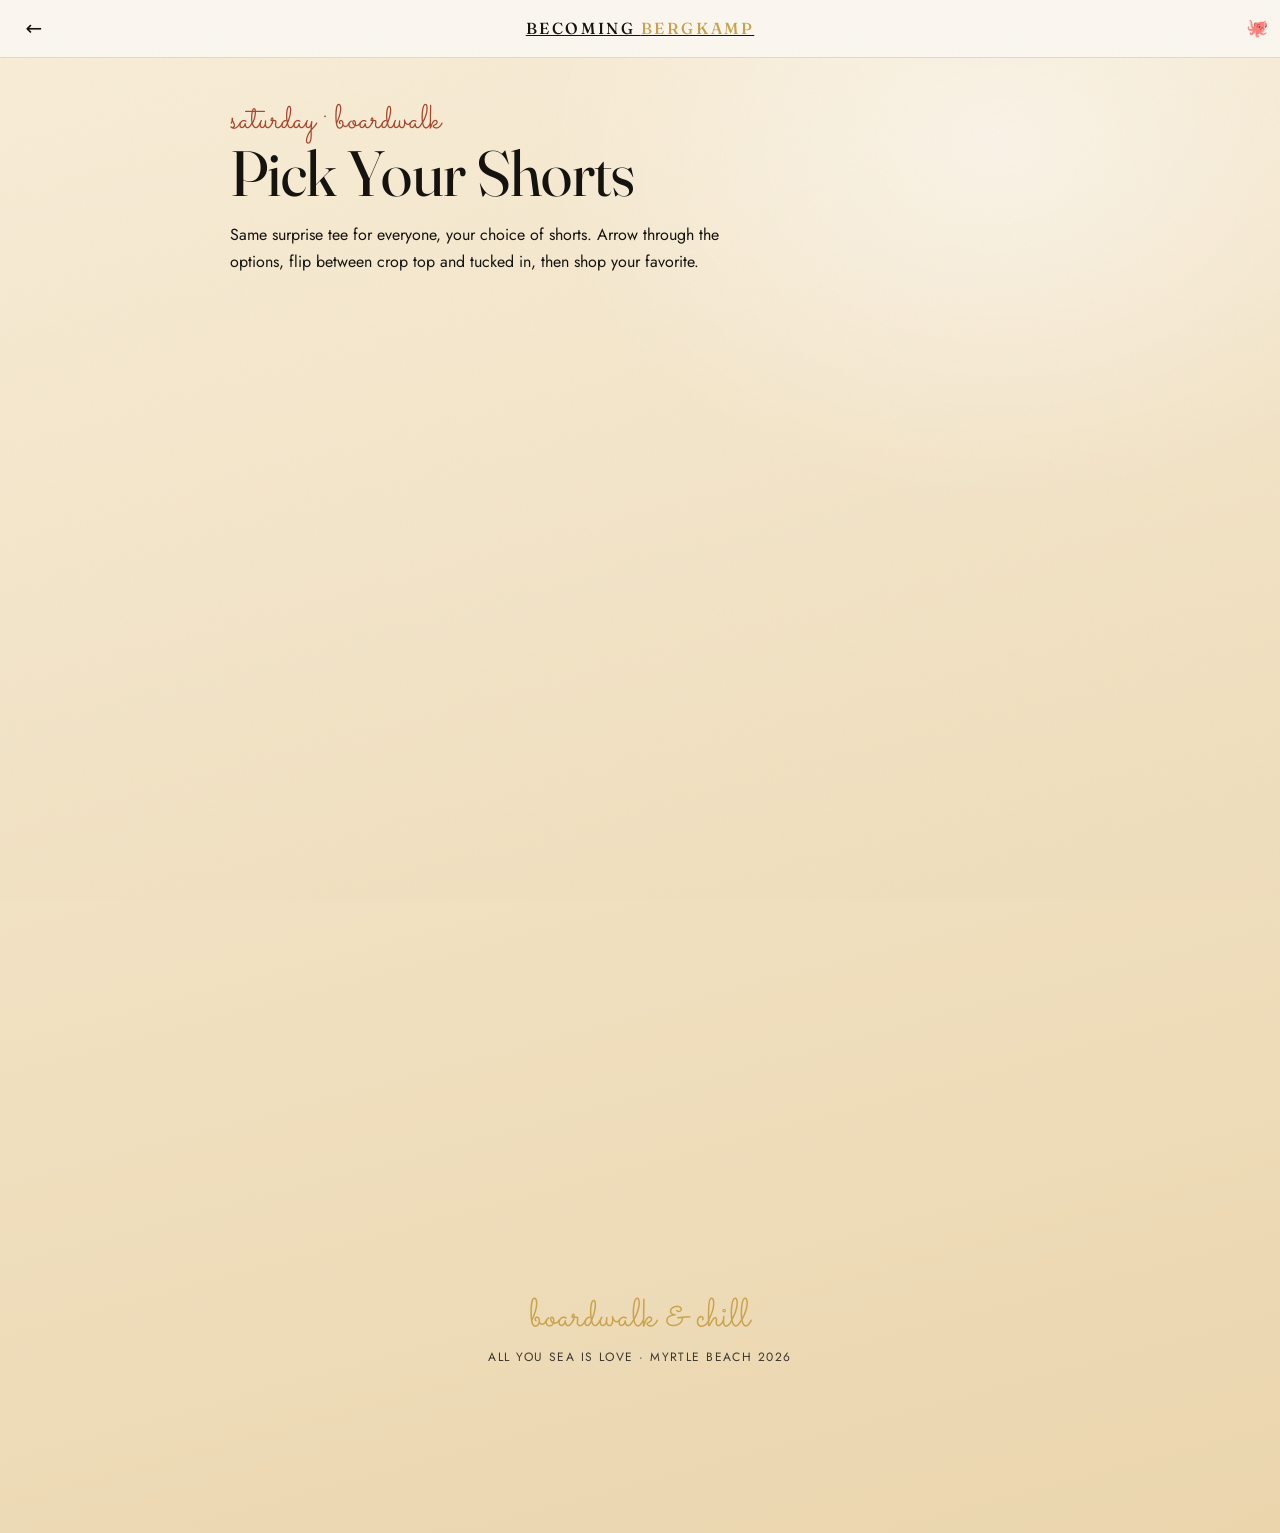
==== commit b4aa6b5f: "Build out activation session day worlds with banner art and shorts carousel File and rename the drop" ====
--- a/boardwalk-looks.html
+++ b/boardwalk-looks.html
@@ -42,10 +42,10 @@
   </div>
 
   <script src="scripts/data.js"></script>
+  <script src="scripts/boardwalk.js"></script>
   <script>
   (function () {
     "use strict";
-    function esc(s){return String(s==null?"":s).replace(/&/g,"&amp;").replace(/</g,"&lt;").replace(/>/g,"&gt;").replace(/"/g,"&quot;").replace(/'/g,"&#39;");}
     var w = DATA.boardwalk;
     document.getElementById("bw-kicker").textContent = w.kicker;
     document.getElementById("bw-title").textContent = w.title;
@@ -53,27 +53,9 @@
     document.getElementById("bw-foot-script").textContent = w.footerScript;
     document.getElementById("bw-foot-line").textContent = w.footerLine;
 
-    var looks = w.looks.map(function (lk) {
-      var shop = (lk.shop && lk.shop !== "#")
-        ? '<a class="pill-link" href="' + esc(lk.shop) + '" target="_blank" rel="noopener">Shop the shorts</a>'
-        : '<span class="pill-link is-ghost">Link coming soon</span>';
-      return '<article class="look-card">' +
-        '<div class="look-tile" data-zoom="' + esc(lk.img) + '" data-look="' + esc(lk.name) + '">' +
-          '<img loading="lazy" src="' + esc(lk.img) + '" alt="' + esc(lk.name) + ', front and back">' +
-          '<span class="ov ov-num">LOOK ' + esc(lk.num) + '</span>' +
-          '<span class="ov ov-fb">front &amp; back</span>' +
-          '<span class="ov ov-zoom">tap to zoom</span>' +
-        '</div>' +
-        '<div class="look-meta"><h3>' + esc(lk.name) + '</h3>' +
-          '<p class="desc">' + esc(lk.desc) + '</p>' + shop + '</div></article>';
-    }).join("");
-
-    document.getElementById("bw-widget").innerHTML =
-      '<div class="boardwalk-widget">' +
-        '<div class="tee-note"><span class="glyph" aria-hidden="true">&#128085;</span>' +
-          '<div><div class="t">' + esc(w.teeNote) + '</div>' +
-          '<div class="s">' + esc(w.teeSub) + '</div></div></div>' +
-        '<div class="looks">' + looks + '</div></div>';
+    var host = document.getElementById("bw-widget");
+    host.innerHTML = window.Boardwalk.html();
+    window.Boardwalk.init(host);
 
     // lightbox
     var lb = document.getElementById("lightbox");
--- a/styles/main.css
+++ b/styles/main.css
@@ -463,6 +463,22 @@
   scroll-margin-top: calc(var(--topbar-h) + var(--jump-h) + env(safe-area-inset-top));
 }
 .day__inner { position: relative; z-index: 2; }
+
+/* a day can carry a full-bleed background photo (set inline from data); a
+   themed tint overlay keeps the copy legible and the banner + bg cohesive */
+.day.has-bg {
+  background-size: cover;
+  background-position: center;
+  background-repeat: no-repeat;
+}
+.day.has-bg::before {
+  content: "";
+  position: absolute;
+  inset: 0;
+  z-index: 0;
+  pointer-events: none;
+}
+
 .day .label { font-family: var(--script); font-size: 34px; line-height: 1; }
 .day h2 { font-size: clamp(42px, 13vw, 64px); margin-top: 2px; font-variation-settings: "opsz" 144; }
 .day .hook {
@@ -496,11 +512,14 @@
   user-select: none;
 }
 
-/* --- Thursday, Beach Club: deep emerald old-money green --- */
-.day--thursday { background: radial-gradient(120% 120% at 70% 10%, #356b5b 0%, #2C5C4F 40%, #173a31 100%); color: #F4EFE3; }
-.day--thursday .label { color: var(--gold-soft); }
-.day--thursday .hook  { color: var(--gold-soft); }
-.day--thursday .wearchip { color: #F4EFE3; }
+/* --- Thursday, Beach Club: coastal blue club crest over a calm blue wash --- */
+.day--thursday { background: radial-gradient(120% 120% at 70% 10%, #5b9bc4 0%, #3E84B0 45%, #1E5680 100%); color: #FBFAF6; }
+.day--thursday.has-bg::before {
+  background: linear-gradient(180deg, rgba(30,86,128,0) 0%, rgba(30,86,128,.18) 40%, rgba(18,52,79,.72) 100%);
+}
+.day--thursday .label { color: #FBFAF6; }
+.day--thursday .hook  { color: #EAF4FB; }
+.day--thursday .wearchip { color: #FBFAF6; }
 
 /* --- Friday day, Something Blue --- */
 .day--blue {
@@ -509,6 +528,10 @@
     linear-gradient(170deg, #8EC5E8 0%, #2BB3C0 38%, #1366C9 70%, #16314E 100%);
   color: #fff;
 }
+/* clear water bg is bright, so darken toward the bottom for white copy */
+.day--blue.has-bg::before {
+  background: linear-gradient(180deg, rgba(142,197,232,.10) 0%, rgba(43,130,180,.45) 42%, rgba(22,49,78,.80) 100%);
+}
 .day--blue .label { color: #EAF6FF; }
 .day--blue .hook  { color: #EAF6FF; }
 
@@ -516,31 +539,37 @@
 .day--rainbow {
   /* iridescent background image set inline from data; fallback opal */
   background-color: #EAE6F2;
-  background-size: cover;
-  background-position: center;
-  background-repeat: no-repeat;
   color: var(--ink);
 }
-.day--rainbow .day__inner { position: relative; z-index: 2; }
 .day--rainbow .day__glyph { display: none; }
 .day--rainbow .label { color: #6f54a8; }
 .day--rainbow .hook  { color: #d6398a; }
-/* hand-lettered RAINBOW FISH banner replaces the text title */
-.day__banner-wrap { margin-top: 2px; line-height: 0; }
+.day--rainbow.has-bg::before { background: linear-gradient(180deg, rgba(255,255,255,.28), rgba(255,255,255,.06) 40%, rgba(255,255,255,.30)); }
+
+/* ---- Hand-lettered banner art as the day title ---- */
+.day__banner-wrap, .day__crest { margin-top: 2px; line-height: 0; }
 .day__banner {
   display: block;
-  width: min(440px, 90%);
+  width: min(560px, 100%);
   height: auto;
-}
-.rainbow-title {
-  background: linear-gradient(90deg, #FF3FA4, #FF8A3D, #FFD23F, #2FBF71, #3FA9FF, #8A4FFF, #FF3FA4);
-  background-size: 300% 100%;
-  -webkit-background-clip: text; background-clip: text;
-  -webkit-text-fill-color: transparent; color: transparent;
-  animation: shimmer 6s linear infinite;
-}
-@keyframes shimmer { to { background-position: 300% 0; } }
-@media (prefers-reduced-motion: reduce) { .rainbow-title { animation: none; } }
+  border-radius: var(--radius-m);
+  box-shadow: 0 10px 30px rgba(21,19,15,.22);
+}
+.day__banner--crest { width: min(560px, 100%); }
+/* the word that rides under a crest banner */
+.day__title { margin-top: 18px; font-size: clamp(42px, 13vw, 64px); font-variation-settings: "opsz" 144; }
+/* placeholder frame when banner art is still coming */
+.day__banner-ph {
+  width: min(560px, 100%);
+  aspect-ratio: 851 / 315;
+  border: 2px dashed currentColor;
+  border-radius: var(--radius-m);
+  display: grid; place-items: center;
+  opacity: .5;
+}
+.day__banner-ph span {
+  font-size: 11px; letter-spacing: var(--track-label); text-transform: uppercase;
+}
 
 /* --- Saturday day, Boardwalk --- */
 .day--boardwalk {
@@ -560,8 +589,12 @@
     linear-gradient(170deg, #E8B14C 0%, #C56B4A 45%, #6B4226 100%);
   color: #F8EFDF;
 }
-.day--coconuts .label { color: #F8EFDF; }
-.day--coconuts .hook  { color: #F8EFDF; }
+/* tan stripe bg is light, so warm-darken downward for the cream copy */
+.day--coconuts.has-bg::before {
+  background: linear-gradient(180deg, rgba(244,234,215,0) 0%, rgba(197,107,74,.42) 38%, rgba(107,66,38,.86) 100%);
+}
+.day--coconuts .label { color: #FFF3E2; }
+.day--coconuts .hook  { color: #FFF3E2; }
 
 /* --- Sunday --- */
 .day--sunday { background: var(--ivory); color: var(--ink); text-align: center; padding: 70px 0; }
@@ -709,6 +742,179 @@
 .look-meta h3 { font-size: 26px; }
 .look-meta .desc { font-size: 14px; opacity: .78; margin: 6px 0 14px; max-width: 32em; }
 
+/* ============================================ PAGE HEADER BANNER */
+/* full-width hand-lettered header art for the bachelorette page */
+.hero--banner { padding-top: 0; }
+.hero--banner .hero-banner {
+  width: 100%;
+  height: auto;
+  display: block;
+  margin: 0 auto;
+  border-bottom-left-radius: var(--radius-l);
+  border-bottom-right-radius: var(--radius-l);
+  box-shadow: 0 12px 34px rgba(21,19,15,.26);
+}
+.hero--banner .sub { margin-top: 18px; }
+
+/* ============================================ DAY EXTRAS */
+/* "we have the ride" transport note */
+.transport {
+  display: flex; align-items: flex-start; gap: 10px;
+  margin-top: var(--space-5);
+  max-width: 34em;
+  font-size: 14px; line-height: 1.55;
+  padding: 12px 16px;
+  border-radius: var(--radius-m);
+  background: rgba(255,255,255,.16);
+  -webkit-backdrop-filter: blur(4px);
+  backdrop-filter: blur(4px);
+  border: 1px solid rgba(255,255,255,.28);
+}
+.transport__glyph { font-size: 18px; line-height: 1.4; }
+
+/* form links that feed the games (Beach Club) */
+.forms {
+  margin-top: var(--space-6);
+  max-width: 34em;
+  background: rgba(255,255,255,.12);
+  -webkit-backdrop-filter: blur(6px);
+  backdrop-filter: blur(6px);
+  border: 1px solid rgba(255,255,255,.3);
+  border-radius: var(--radius-l);
+  padding: var(--space-5);
+}
+.forms .eyebrow { color: #FFF3E2; display: block; }
+.forms h3 { font-size: 24px; margin: 6px 0 8px; }
+.forms__note { font-size: 13.5px; line-height: 1.6; opacity: .92; margin: 0 0 16px; }
+.forms__links { display: flex; flex-wrap: wrap; gap: 10px; }
+.forms__links .pill-link { font-size: 12.5px; padding: 11px 18px; }
+
+/* warm sunset panel layered over the cruise description (Coco Nuts) */
+.sunset {
+  margin-top: var(--space-6);
+  max-width: 34em;
+  border-radius: var(--radius-l);
+  padding: var(--space-5) var(--space-5) calc(var(--space-5) + 2px);
+  color: #FFF6EA;
+  background:
+    radial-gradient(120% 90% at 20% 0%, rgba(255,210,120,.40), rgba(255,210,120,0) 60%),
+    linear-gradient(160deg, #F2A65A 0%, #E8795B 38%, #C2554E 68%, #7A3B33 100%);
+  box-shadow: var(--shadow-card);
+  position: relative;
+  overflow: hidden;
+}
+/* a low sun glow sitting behind the text */
+.sunset::after {
+  content: "";
+  position: absolute; z-index: 0;
+  left: 50%; bottom: -120px; transform: translateX(-50%);
+  width: 260px; height: 260px; border-radius: 50%;
+  background: radial-gradient(circle, rgba(255,233,178,.85), rgba(255,233,178,0) 70%);
+  pointer-events: none;
+}
+.sunset > * { position: relative; z-index: 1; }
+.sunset .eyebrow { color: #FFE9B2; display: block; }
+.sunset h3 { font-size: 25px; margin: 6px 0 8px; }
+.sunset__body { font-size: 15px; line-height: 1.65; margin: 0; }
+.sunset__cost {
+  font-size: 13px; line-height: 1.55; margin: 12px 0 0;
+  padding-top: 12px; border-top: 1px solid rgba(255,255,255,.28);
+  opacity: .95;
+}
+
+/* ============================================ SHORTS CAROUSEL */
+.shorts { margin-top: var(--space-5); }
+.shorts__bar {
+  display: flex; align-items: center; justify-content: space-between;
+  gap: 12px; margin-bottom: 14px;
+}
+.shorts__count {
+  font-family: var(--serif);
+  font-size: 15px;
+  font-variation-settings: "opsz" 40;
+  letter-spacing: .04em;
+}
+.shorts__count .sl { opacity: .45; margin: 0 4px; }
+.shorts__count [data-total] { opacity: .55; }
+
+/* crop top / tucked in toggle */
+.shorts__fit {
+  display: inline-flex;
+  background: rgba(255,255,255,.6);
+  border: 1px solid rgba(21,19,15,.14);
+  border-radius: var(--radius-pill);
+  padding: 3px;
+}
+.shorts__fitbtn {
+  border: 0; background: transparent;
+  color: var(--ink);
+  font-family: var(--sans);
+  font-size: 12px; font-weight: 500; letter-spacing: .02em;
+  padding: 8px 16px;
+  border-radius: var(--radius-pill);
+  transition: background .2s var(--ease), color .2s var(--ease);
+}
+.shorts__fitbtn.is-on {
+  background: var(--ink); color: var(--ivory);
+  box-shadow: 0 1px 3px rgba(21,19,15,.25);
+}
+
+.shorts__stage {
+  display: grid;
+  grid-template-columns: 44px 1fr 44px;
+  align-items: center;
+  gap: 8px;
+}
+.shorts__arrow {
+  width: 44px; height: 44px;
+  display: grid; place-items: center;
+  border: 1px solid rgba(21,19,15,.16);
+  background: rgba(255,255,255,.78);
+  color: var(--ink);
+  border-radius: 50%;
+  font-size: 24px; line-height: 1;
+  box-shadow: var(--shadow-soft);
+  transition: transform .18s var(--ease), background .2s var(--ease);
+}
+.shorts__arrow:active { transform: scale(.9); }
+@media (hover: hover) { .shorts__arrow:hover { background: #fff; } }
+
+/* the tile: transparent garment art on a soft light card, no more black */
+.shorts__frame { min-width: 0; }
+.shorts__tile {
+  background:
+    radial-gradient(120% 90% at 50% 12%, #FFFFFF 0%, #FBF7EF 55%, #F1E7D2 100%);
+  border: 1px solid rgba(21,19,15,.10);
+  aspect-ratio: 920 / 720;
+  display: grid; place-items: center;
+  padding: 10px;
+}
+.shorts__tile img { width: 100%; height: 100%; object-fit: contain; }
+.shorts__tile .ov { color: rgba(21,19,15,.5); text-shadow: none; }
+.shorts__tile .ov-fb { bottom: 10px; right: 12px; }
+.shorts__tile .ov-zoom { bottom: 10px; left: 12px; }
+
+.shorts__dots { display: flex; justify-content: center; gap: 8px; margin: 14px 0 4px; }
+.shorts__dot {
+  width: 8px; height: 8px; padding: 0;
+  border: 0; border-radius: 50%;
+  background: rgba(21,19,15,.22);
+  transition: background .2s var(--ease), transform .2s var(--ease);
+}
+.shorts__dot.is-on { background: var(--ink); transform: scale(1.25); }
+
+.shorts__meta { text-align: center; margin-top: 10px; }
+.shorts__num {
+  font-family: var(--serif); font-size: 12px; letter-spacing: .16em;
+  text-transform: uppercase; color: var(--gold); opacity: .9;
+}
+.shorts__meta h3 { font-size: 28px; margin-top: 4px; }
+.shorts__meta .desc { font-size: 14px; opacity: .8; margin: 8px auto 16px; max-width: 30em; }
+.shorts__fitnote {
+  text-align: center; font-size: 12px; opacity: .7;
+  margin-top: 16px; max-width: 30em; margin-left: auto; margin-right: auto;
+}
+
 /* lightbox */
 .lightbox {
   position: fixed; inset: 0; z-index: 2000;
@@ -742,3 +948,45 @@
 
 /* standalone boardwalk page tweaks */
 body.standalone main { padding-top: calc(var(--topbar-h) + env(safe-area-inset-top)); }
+
+/* ----------------------------------------- UPDATE TOAST */
+.update-toast {
+  position: fixed;
+  left: 50%;
+  bottom: calc(16px + env(safe-area-inset-bottom));
+  transform: translate(-50%, 140%);
+  z-index: 9500;
+  display: flex;
+  align-items: center;
+  gap: 14px;
+  max-width: calc(100vw - 24px);
+  padding: 12px 12px 12px 18px;
+  background: var(--ink);
+  color: var(--ivory);
+  border: 1px solid rgba(201,162,75,.5);
+  border-radius: 999px;
+  box-shadow: var(--shadow-card);
+  opacity: 0;
+  transition: transform .45s var(--ease), opacity .45s var(--ease);
+}
+.update-toast.is-in { transform: translate(-50%, 0); opacity: 1; }
+.update-toast__text {
+  font-family: var(--sans);
+  font-size: 14px;
+  font-weight: 400;
+  letter-spacing: .2px;
+}
+.update-toast__btn {
+  flex: none;
+  padding: 8px 18px;
+  border: 0;
+  border-radius: 999px;
+  background: var(--gold);
+  color: var(--ink);
+  font-family: var(--sans);
+  font-size: 13px;
+  font-weight: 600;
+  letter-spacing: .4px;
+  text-transform: uppercase;
+}
+.update-toast__btn:disabled { opacity: .6; cursor: default; }
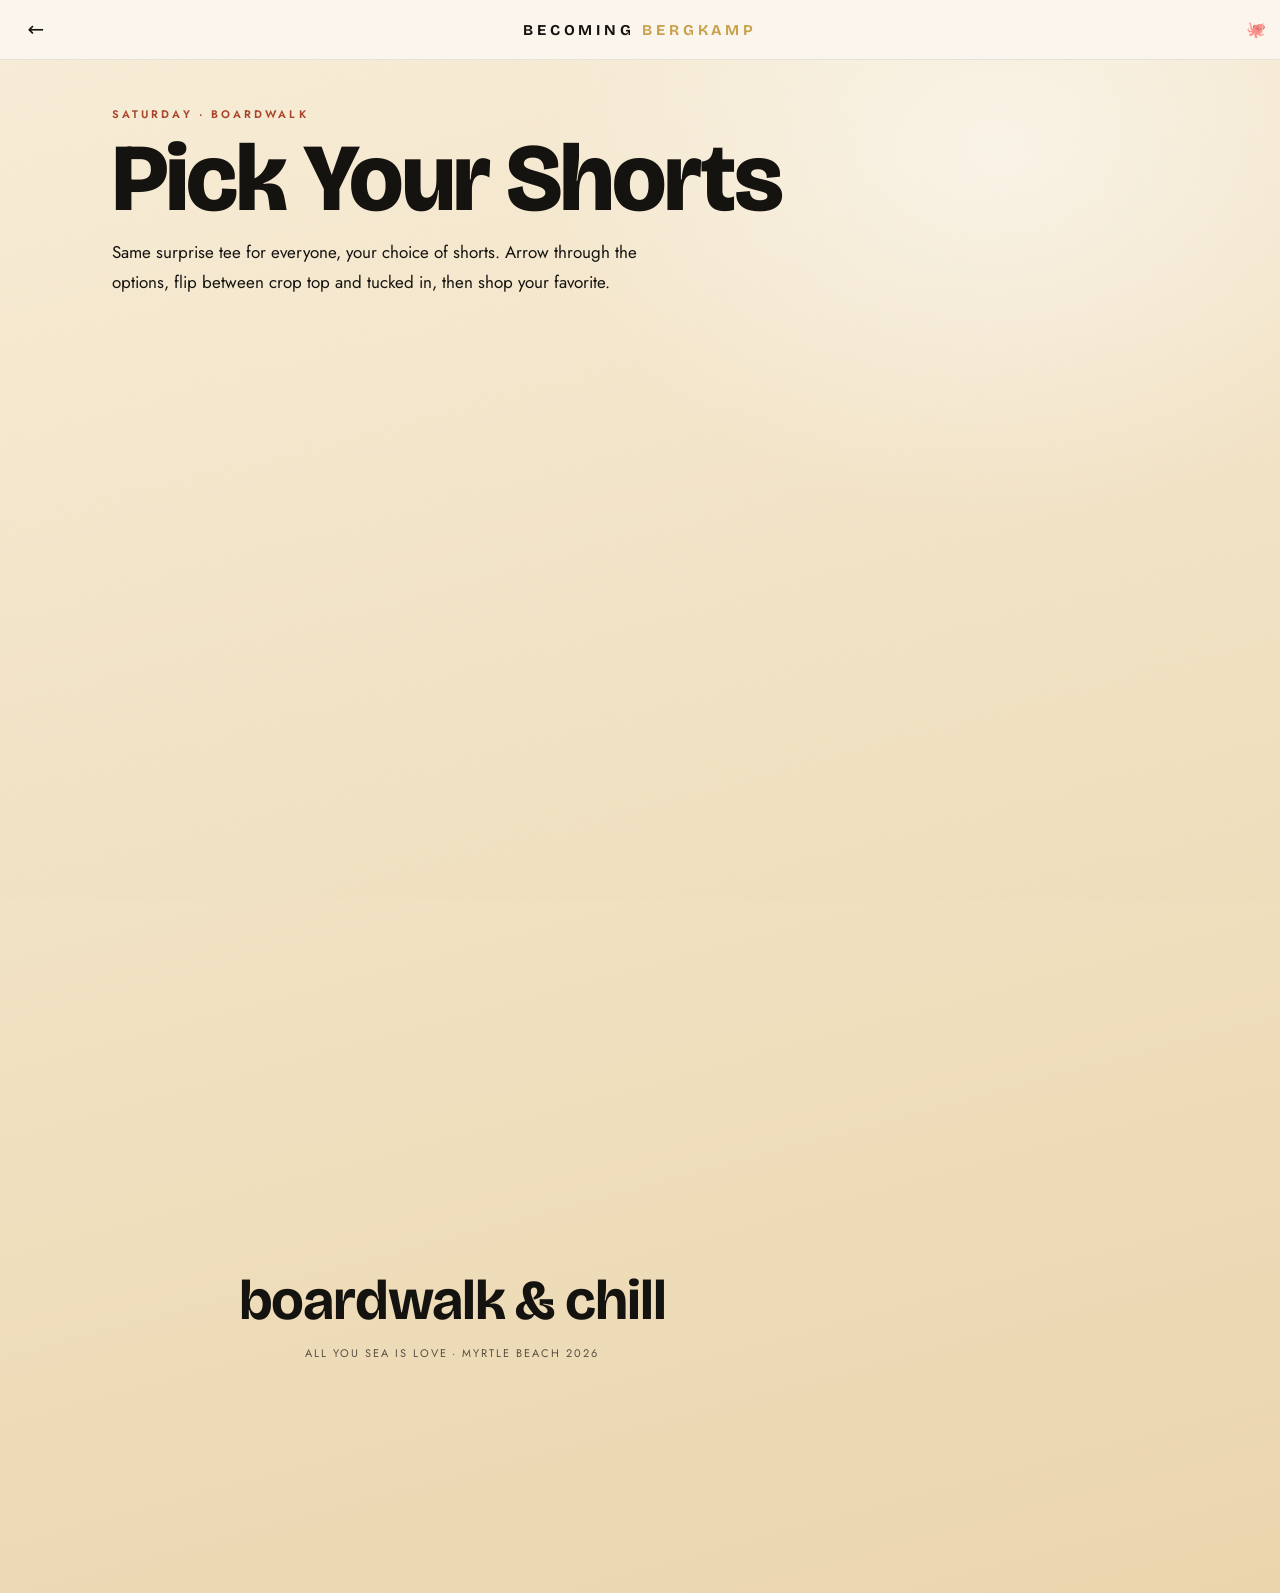
==== commit 2e436c25: "Redesign: modern editorial UI, drop cursive for bold grotesque type Overall visual upgrade toward an" ====
--- a/boardwalk-looks.html
+++ b/boardwalk-looks.html
@@ -9,7 +9,7 @@
 
   <link rel="preconnect" href="https://fonts.googleapis.com">
   <link rel="preconnect" href="https://fonts.gstatic.com" crossorigin>
-  <link href="https://fonts.googleapis.com/css2?family=Fraunces:ital,opsz,wght@0,9..144,300;0,9..144,400;0,9..144,500;0,9..144,600;1,9..144,300;1,9..144,400;1,9..144,500&family=Jost:wght@300;400;500;600&family=Sacramento&display=swap" rel="stylesheet">
+  <link href="https://fonts.googleapis.com/css2?family=Bricolage+Grotesque:opsz,wght@12..96,300..800&family=Jost:wght@300;400;500;600&display=swap" rel="stylesheet">
   <link rel="stylesheet" href="styles/main.css">
 </head>
 <body class="standalone">
--- a/styles/main.css
+++ b/styles/main.css
@@ -1,7 +1,8 @@
 /* ============================================================
    Becoming Bergkamp :: Wedding Party Hub
-   Fonts: Fraunces (display serif), Jost (UI sans), Sacramento (script).
-   No em dashes anywhere. Not an Envision project. No Montserrat.
+   Editorial redesign. Display: Bricolage Grotesque. UI and body: Jost.
+   No cursive, no boxed-card look. No em dashes anywhere.
+   Not an Envision project. No Montserrat.
    ============================================================ */
 
 /* ----------------------------------------------------- TOKENS */
@@ -13,14 +14,19 @@
   --gold:      #C9A24B;
   --gold-soft: #E3CF9C;
 
-  --serif:  "Fraunces", Georgia, "Times New Roman", serif;
-  --sans:   "Jost", system-ui, sans-serif;
-  --script: "Sacramento", cursive;
-
-  --topbar-h: 58px;
-  --jump-h:   54px;
-
-  --maxw: 720px;
+  /* hairlines do the work that boxes and shadows used to do */
+  --line:      rgba(21,19,15,.16);
+  --line-soft: rgba(21,19,15,.09);
+  --line-lt:   rgba(255,255,255,.22);
+
+  --display: "Bricolage Grotesque", "Jost", system-ui, sans-serif;
+  --sans:    "Jost", system-ui, sans-serif;
+
+  --topbar-h: 60px;
+  --jump-h:   52px;
+
+  --maxw: 1100px;
+  --col:  680px;   /* reading column inside wider editorial sections */
 
   /* spacing scale (4pt base) */
   --space-1: 4px;
@@ -30,32 +36,20 @@
   --space-5: 24px;
   --space-6: 32px;
   --space-7: 48px;
-  --space-8: 64px;
-  --space-9: 96px;
-
-  /* radius scale */
-  --radius-s: 12px;
-  --radius-m: 16px;
-  --radius-l: 24px;
+  --space-8: 72px;
+  --space-9: 120px;
+
+  --radius-s: 6px;
+  --radius-m: 10px;
   --radius-pill: 999px;
 
-  /* tracking scale (tighter, more editorial than before) */
-  --track-tight: .08em;
-  --track-label: .12em;
-  --track-wide:  .18em;
-
-  --ease: cubic-bezier(.22,.61,.36,1);
-
-  /* layered shadows: a tight ambient pass plus a soft cast for crisp depth */
-  --shadow-soft:
-    0 1px 1px rgba(21,19,15,.04),
-    0 8px 24px rgba(21,19,15,.08);
-  --shadow-card:
-    0 1px 2px rgba(21,19,15,.06),
-    0 12px 36px rgba(21,19,15,.13);
-  --shadow-lift:
-    0 2px 4px rgba(21,19,15,.08),
-    0 18px 48px rgba(21,19,15,.18);
+  /* tracking scale */
+  --track-tight: -.02em;
+  --track-label: .18em;
+  --track-wide:  .28em;
+
+  --ease:  cubic-bezier(.22,.61,.36,1);
+  --ease2: cubic-bezier(.65,.05,.36,1);
 }
 
 /* ----------------------------------------------------- RESET */
@@ -67,13 +61,11 @@
   font-weight: 400;
   color: var(--ink);
   background: var(--ivory);
-  line-height: 1.55;
+  line-height: 1.6;
   overflow-x: hidden;
   -webkit-font-smoothing: antialiased;
   -moz-osx-font-smoothing: grayscale;
-  font-optical-sizing: auto;
   text-rendering: optimizeLegibility;
-  /* respect the notch */
   padding: env(safe-area-inset-top) env(safe-area-inset-right) env(safe-area-inset-bottom) env(safe-area-inset-left);
 }
 img { max-width: 100%; display: block; }
@@ -81,18 +73,19 @@
 button { font-family: inherit; cursor: pointer; }
 p { text-wrap: pretty; }
 
+/* display type runs big, tight and confident, edge to edge */
 h1, h2, h3, h4 {
-  font-family: var(--serif);
-  font-weight: 400;
+  font-family: var(--display);
+  font-weight: 700;
   margin: 0;
-  line-height: 1.02;
+  line-height: .96;
   text-wrap: balance;
-  letter-spacing: -.01em;
-  /* small headings ride font-optical-sizing:auto; the big display type
-     below forces a high opsz for dramatic, high-contrast Fraunces serifs */
-}
-
-/* crisp, on-brand focus ring for an installable app */
+  letter-spacing: var(--track-tight);
+  font-optical-sizing: auto;
+}
+
+::selection { background: var(--gold); color: var(--ink); }
+
 :focus-visible {
   outline: 2px solid var(--gold);
   outline-offset: 3px;
@@ -106,7 +99,7 @@
   inset: 0;
   z-index: 9000;
   pointer-events: none;
-  opacity: .045;
+  opacity: .035;
   mix-blend-mode: multiply;
   background-image: url("data:image/svg+xml,%3Csvg xmlns='http://www.w3.org/2000/svg' width='160' height='160'%3E%3Cfilter id='n'%3E%3CfeTurbulence type='fractalNoise' baseFrequency='0.85' numOctaves='2' stitchTiles='stitch'/%3E%3C/filter%3E%3Crect width='100%25' height='100%25' filter='url(%23n)'/%3E%3C/svg%3E");
 }
@@ -121,27 +114,27 @@
   display: grid;
   grid-template-columns: 44px 1fr 44px;
   align-items: center;
-  padding: 0 12px;
-  background: rgba(251,247,239,.82);
-  -webkit-backdrop-filter: blur(12px);
-  backdrop-filter: blur(12px);
-  border-bottom: 1px solid rgba(201,162,75,.35);
+  padding: 0 14px;
+  background: rgba(251,247,239,.78);
+  -webkit-backdrop-filter: blur(14px) saturate(1.2);
+  backdrop-filter: blur(14px) saturate(1.2);
+  border-bottom: 1px solid var(--line-soft);
 }
 .wordmark {
   text-align: center;
-  font-family: var(--serif);
-  font-size: 16px;
-  font-weight: 500;
-  letter-spacing: .16em;
+  font-family: var(--display);
+  font-size: 15px;
+  font-weight: 700;
+  letter-spacing: .26em;
   text-transform: uppercase;
   white-space: nowrap;
-  font-variation-settings: "opsz" 40;
+  text-decoration: none;
 }
 .wordmark .gold { color: var(--gold); }
 .shellglyph {
   justify-self: end;
-  font-size: 18px;
-  opacity: .8;
+  font-size: 16px;
+  opacity: .7;
   color: var(--greenery);
 }
 
@@ -154,23 +147,24 @@
 }
 .hamburger span {
   display: block;
-  width: 22px; height: 2px;
+  width: 24px; height: 2px;
   background: var(--ink);
   border-radius: 2px;
-  position: relative;
   transition: transform .35s var(--ease), opacity .25s var(--ease);
 }
-.hamburger span + span { margin-top: 5px; }
-body.drawer-open .hamburger span:nth-child(1) { transform: translateY(7px) rotate(45deg); }
+.hamburger span + span { margin-top: 6px; }
+body.drawer-open .hamburger span:nth-child(1) { transform: translateY(8px) rotate(45deg); }
 body.drawer-open .hamburger span:nth-child(2) { opacity: 0; }
-body.drawer-open .hamburger span:nth-child(3) { transform: translateY(-7px) rotate(-45deg); }
+body.drawer-open .hamburger span:nth-child(3) { transform: translateY(-8px) rotate(-45deg); }
 
 /* --------------------------------------------------- DRAWER */
 .scrim {
   position: fixed; inset: 0;
-  background: rgba(21,19,15,.5);
+  background: rgba(21,19,15,.55);
+  -webkit-backdrop-filter: blur(2px);
+  backdrop-filter: blur(2px);
   opacity: 0; visibility: hidden;
-  transition: opacity .35s var(--ease), visibility .35s var(--ease);
+  transition: opacity .4s var(--ease), visibility .4s var(--ease);
   z-index: 1100;
 }
 body.drawer-open .scrim { opacity: 1; visibility: visible; }
@@ -178,348 +172,448 @@
 .drawer {
   position: fixed;
   top: 0; bottom: 0; left: 0;
-  width: min(82vw, 340px);
+  width: min(86vw, 360px);
   z-index: 1200;
   background: var(--ink);
   color: var(--ivory);
   transform: translateX(-102%);
-  transition: transform .42s var(--ease);
+  transition: transform .46s var(--ease2);
   display: flex;
   flex-direction: column;
-  padding: calc(env(safe-area-inset-top) + 28px) 26px calc(env(safe-area-inset-bottom) + 24px);
-  box-shadow: var(--shadow-card);
+  padding: calc(env(safe-area-inset-top) + 30px) 30px calc(env(safe-area-inset-bottom) + 26px);
 }
 body.drawer-open .drawer { transform: translateX(0); }
 
-.drawer__kicker { font-family: var(--script); color: var(--gold-soft); font-size: 26px; line-height: 1; }
-.drawer__title  { font-family: var(--serif); font-size: 28px; margin-top: 2px; }
-.drawer__rule   { height: 1px; background: rgba(227,207,156,.25); margin: 22px 0; }
-
-.drawer nav { display: flex; flex-direction: column; gap: 2px; }
+.drawer__kicker {
+  font-size: 11px; letter-spacing: var(--track-wide); text-transform: uppercase;
+  color: var(--gold-soft); font-weight: 500;
+}
+.drawer__title  {
+  font-family: var(--display); font-weight: 700;
+  font-size: 34px; line-height: 1; margin-top: 10px;
+  letter-spacing: var(--track-tight);
+}
+.drawer__rule   { height: 1px; background: rgba(227,207,156,.22); margin: 26px 0; }
+
+.drawer nav { display: flex; flex-direction: column; }
 .drawer__link {
-  display: flex; align-items: baseline; gap: 14px;
-  padding: 13px 8px;
+  position: relative;
+  display: flex; align-items: baseline; gap: 16px;
+  padding: 15px 4px;
   text-decoration: none;
   color: var(--ivory);
-  border-radius: 10px;
-  transition: background .2s var(--ease), color .2s var(--ease);
+  border-bottom: 1px solid rgba(255,255,255,.08);
+  transition: padding-left .3s var(--ease), color .25s var(--ease);
 }
 .drawer__link .idx {
-  font-family: var(--serif);
-  font-size: 13px;
+  font-family: var(--display);
+  font-weight: 600;
+  font-size: 12px;
   color: var(--gold-soft);
-  opacity: .7;
+  opacity: .65;
   min-width: 22px;
 }
-.drawer__link .label { font-size: 18px; letter-spacing: .01em; }
-.drawer__link:hover { background: rgba(255,255,255,.05); }
+.drawer__link .label {
+  font-family: var(--display);
+  font-weight: 600;
+  font-size: 22px;
+  letter-spacing: var(--track-tight);
+}
+.drawer__link:hover { padding-left: 12px; color: var(--gold-soft); }
 .drawer__link.is-active { color: var(--gold-soft); }
 .drawer__link.is-active .idx { opacity: 1; }
 
 .drawer__soon {
   margin-top: auto;
-  padding-top: 22px;
-  border-top: 1px solid rgba(227,207,156,.18);
+  padding-top: 24px;
 }
 .drawer__soon .ey {
-  font-size: 11px; letter-spacing: .28em; text-transform: uppercase;
-  color: var(--gold-soft); opacity: .8;
+  font-size: 10px; letter-spacing: var(--track-wide); text-transform: uppercase;
+  color: var(--gold-soft); opacity: .75;
 }
 .drawer__soon .items {
-  margin-top: 6px;
-  font-family: var(--serif);
+  margin-top: 8px;
+  font-family: var(--display);
+  font-weight: 500;
   font-size: 16px;
-  color: rgba(251,247,239,.55);
+  color: rgba(251,247,239,.5);
 }
 
 /* --------------------------------------------------- VIEWS */
 main { padding-top: calc(var(--topbar-h) + env(safe-area-inset-top)); }
 .view { display: none; }
-.view.is-active { display: block; animation: viewIn .5s var(--ease) both; }
-@keyframes viewIn { from { opacity: 0; transform: translateY(8px); } to { opacity: 1; transform: none; } }
-
-.wrap { width: 100%; max-width: var(--maxw); margin: 0 auto; padding: 0 20px; }
+.view.is-active { display: block; animation: viewIn .55s var(--ease) both; }
+@keyframes viewIn { from { opacity: 0; transform: translateY(10px); } to { opacity: 1; transform: none; } }
+
+.wrap { width: 100%; max-width: var(--maxw); margin: 0 auto; padding: 0 22px; }
 
 /* ----------------------------------------- REVEAL ON SCROLL */
-.reveal { opacity: 0; transform: translateY(22px); transition: opacity .7s var(--ease), transform .7s var(--ease); }
+.reveal { opacity: 0; transform: translateY(26px); transition: opacity .8s var(--ease), transform .8s var(--ease); }
 .reveal.is-in { opacity: 1; transform: none; }
 @media (prefers-reduced-motion: reduce) {
   .reveal { opacity: 1; transform: none; transition: none; }
   html { scroll-behavior: auto; }
+  .marquee__track { animation: none !important; }
 }
 
 /* --------------------------------------- SHARED PIECES */
-.kicker { font-family: var(--script); font-size: 32px; line-height: 1; }
-.eyebrow {
+/* the old script "kicker" is now a tracked editorial eyebrow */
+.kicker, .eyebrow {
+  font-family: var(--sans);
   font-size: 11px; letter-spacing: var(--track-label); text-transform: uppercase;
   font-weight: 600;
 }
+.kicker { letter-spacing: var(--track-wide); }
+
 .chip {
-  display: inline-flex; align-items: center; gap: 8px;
-  font-size: 13px; letter-spacing: .02em;
-  padding: 9px 16px;
+  display: inline-flex; align-items: center; gap: 10px;
+  font-size: 12px; letter-spacing: .04em;
+  padding: 10px 18px;
   border-radius: var(--radius-pill);
   border: 1px solid currentColor;
 }
-.chip .lead { font-size: 11px; letter-spacing: var(--track-label); text-transform: uppercase; opacity: .85; }
-
+.chip .lead { font-size: 10px; letter-spacing: var(--track-label); text-transform: uppercase; opacity: .85; }
+
+/* button: text fills on hover from the left, an editorial press state */
 .pill-link {
-  display: inline-flex; align-items: center; gap: 8px;
+  position: relative;
+  display: inline-flex; align-items: center; gap: 9px;
   text-decoration: none;
-  font-size: 13px; letter-spacing: .03em; font-weight: 500;
-  padding: 12px 22px;
+  font-size: 12px; letter-spacing: .14em; text-transform: uppercase; font-weight: 600;
+  padding: 13px 26px;
   border-radius: var(--radius-pill);
   background: var(--ink); color: var(--ivory);
   border: 1px solid var(--ink);
-  box-shadow: 0 1px 2px rgba(21,19,15,.12);
-  transition: transform .2s var(--ease), box-shadow .2s var(--ease), opacity .2s var(--ease);
-}
-.pill-link:hover { transform: translateY(-1px); box-shadow: var(--shadow-soft); }
-.pill-link:active { transform: scale(.97); }
+  overflow: hidden;
+  isolation: isolate;
+  transition: color .35s var(--ease), transform .18s var(--ease);
+}
+.pill-link::before {
+  content: ""; position: absolute; inset: 0; z-index: -1;
+  background: var(--gold);
+  transform: translateX(-101%);
+  transition: transform .42s var(--ease2);
+}
+@media (hover: hover) {
+  .pill-link:hover { color: var(--ink); }
+  .pill-link:hover::before { transform: translateX(0); }
+}
+.pill-link:active { transform: scale(.96); }
 .pill-link.is-ghost {
   background: transparent; color: inherit;
-  border: 1px dashed currentColor; opacity: .65; cursor: default;
-}
-
-/* gold rule with dot terminals */
+  border: 1px dashed currentColor; opacity: .6; cursor: default;
+}
+.pill-link.is-ghost::before { display: none; }
+
+/* hairline divider with dot terminals */
 .gold-rule {
-  display: flex; align-items: center; justify-content: center; gap: 10px;
-  margin: 18px 0;
-}
-.gold-rule .line { height: 1px; width: 72px; background: var(--gold); opacity: .8; }
-.gold-rule .dot  { width: 5px; height: 5px; border-radius: 50%; background: var(--gold); }
-
-/* wave divider sits at the bottom of a hero */
-.wave { display: block; width: 100%; height: 46px; }
-
-/* embedded maps */
+  display: flex; align-items: center; gap: 12px;
+  margin: 22px 0;
+}
+.gold-rule .line { height: 1px; flex: 1; max-width: 120px; background: var(--gold); opacity: .55; }
+.gold-rule .dot  { width: 4px; height: 4px; border-radius: 50%; background: var(--gold); }
+
+.wave { display: block; width: 100%; height: 40px; }
+
+/* embedded maps, flush and quiet */
 .map-embed {
-  width: 100%; height: 200px; border: 0;
+  width: 100%; height: 220px; border: 0;
   border-radius: var(--radius-s);
-  margin-top: 14px;
+  margin-top: 16px;
   background: var(--sand);
-}
-
-/* footers */
+  filter: saturate(.92);
+}
+
+/* ----------------------------------------- MARQUEE BAND */
+.marquee {
+  border-top: 1px solid var(--line);
+  border-bottom: 1px solid var(--line);
+  overflow: hidden;
+  padding: 14px 0;
+  margin: var(--space-7) 0;
+  -webkit-mask-image: linear-gradient(90deg, transparent, #000 8%, #000 92%, transparent);
+  mask-image: linear-gradient(90deg, transparent, #000 8%, #000 92%, transparent);
+}
+.marquee__track {
+  display: inline-flex;
+  white-space: nowrap;
+  will-change: transform;
+  animation: marquee 34s linear infinite;
+}
+.marquee__track span {
+  font-family: var(--display);
+  font-weight: 600;
+  font-size: 15px;
+  letter-spacing: .1em;
+  text-transform: uppercase;
+  padding: 0 26px;
+  color: var(--ink);
+}
+.marquee__track span .star { color: var(--gold); }
+@keyframes marquee { to { transform: translateX(-50%); } }
+
+/* footers: a big, quiet sign-off in display type */
 .pagefoot { text-align: center; padding: var(--space-8) 20px var(--space-9); }
-.pagefoot .script { font-family: var(--script); font-size: 40px; line-height: 1; color: var(--gold); }
-.pagefoot .line { font-size: 12px; letter-spacing: var(--track-label); text-transform: uppercase; margin-top: 10px; opacity: .82; }
+.pagefoot .script {
+  font-family: var(--display);
+  font-weight: 700;
+  font-size: clamp(34px, 9vw, 56px);
+  line-height: .98;
+  letter-spacing: var(--track-tight);
+  color: var(--ink);
+  text-transform: lowercase;
+}
+.pagefoot .line {
+  font-size: 11px; letter-spacing: var(--track-label); text-transform: uppercase;
+  margin-top: 16px; opacity: .7;
+}
 
 /* ======================================================= HOME */
-.home-hero { text-align: center; padding: var(--space-7) 20px var(--space-2); }
-.home-hero .kicker { color: var(--greenery); }
+.home-hero {
+  text-align: center;
+  padding: clamp(48px, 14vw, 110px) 22px var(--space-5);
+}
+.home-hero .kicker { color: var(--greenery); display: block; }
 .home-hero h1 {
-  font-size: clamp(48px, 16vw, 84px);
-  margin-top: 8px;
-  font-variation-settings: "opsz" 144;
-}
-.home-hero h1 .italic { font-style: italic; color: var(--gold); }
-.home-hero .meta { font-size: 12px; letter-spacing: var(--track-label); text-transform: uppercase; opacity: .82; }
-
-.home-cards { display: grid; gap: var(--space-4); margin: var(--space-6) 0 var(--space-2); }
-.tapcard {
+  font-size: clamp(60px, 21vw, 184px);
+  font-weight: 800;
+  margin-top: 18px;
+  line-height: .86;
+}
+.home-hero h1 .italic { color: var(--gold); font-style: normal; display: block; }
+.home-hero .meta {
+  font-size: 11px; letter-spacing: var(--track-label); text-transform: uppercase;
+  opacity: .72; margin-top: 24px;
+}
+
+/* editorial index rows replace the old tap cards (no boxes, no shadows) */
+.home-cards { margin: var(--space-6) 0 0; border-top: 1px solid var(--line); }
+.indexrow {
   position: relative;
+  display: grid;
+  grid-template-columns: 46px 1fr 32px;
+  align-items: center;
+  gap: 18px;
+  padding: clamp(22px, 5vw, 38px) 14px;
+  text-decoration: none;
+  color: var(--ink);
+  border-bottom: 1px solid var(--line);
+  overflow: hidden;
+  isolation: isolate;
+  transition: color .4s var(--ease), padding-left .4s var(--ease);
+}
+.indexrow__wash {
+  position: absolute; inset: 0; z-index: -1;
+  transform: scaleX(0); transform-origin: left center;
+  transition: transform .5s var(--ease2);
+}
+.indexrow__num {
+  font-family: var(--display); font-weight: 600;
+  font-size: 14px; letter-spacing: .1em;
+  opacity: .5; align-self: start; padding-top: 8px;
+}
+.indexrow__body { min-width: 0; }
+.indexrow__tag {
   display: block;
-  text-decoration: none;
-  color: var(--ivory);
-  border-radius: var(--radius-l);
-  padding: 28px 26px 26px;
-  min-height: 156px;
-  overflow: hidden;
-  box-shadow: var(--shadow-card);
-  transition: transform .25s var(--ease), box-shadow .25s var(--ease);
-  isolation: isolate;
-}
-/* soft oversized glyph so each card reads designed, not empty */
-.tapcard::after {
-  content: "";
-  position: absolute;
-  z-index: -1;
-  right: -40px; top: -50px;
-  width: 220px; height: 220px;
-  border-radius: 50%;
-  background: radial-gradient(circle at 30% 30%, rgba(255,255,255,.18), rgba(255,255,255,0) 70%);
-  pointer-events: none;
+  font-size: 10px; letter-spacing: var(--track-label); text-transform: uppercase;
+  font-weight: 600; color: var(--gold);
+  margin-bottom: 8px;
+}
+.indexrow__title {
+  display: block;
+  font-family: var(--display); font-weight: 700;
+  font-size: clamp(34px, 9vw, 64px);
+  line-height: .95; letter-spacing: var(--track-tight);
+}
+.indexrow__sub {
+  display: block;
+  font-size: 13px; opacity: .7; margin-top: 10px;
+  letter-spacing: .01em;
+}
+.indexrow__arrow {
+  font-family: var(--display);
+  font-size: 26px; justify-self: end; align-self: center;
+  transition: transform .35s var(--ease);
 }
 @media (hover: hover) {
-  .tapcard:hover { transform: translateY(-3px); box-shadow: var(--shadow-lift); }
-}
-.tapcard:active { transform: scale(.985); }
-.tapcard .tag {
-  font-family: var(--script); font-size: 28px; line-height: 1;
-  color: var(--gold-soft);
-}
-.tapcard h3 { font-size: 33px; margin-top: 6px; font-variation-settings: "opsz" 80; }
-.tapcard .sub { font-size: 13px; letter-spacing: .02em; opacity: .9; margin-top: 8px; }
-.tapcard .arrow {
-  position: absolute; right: 22px; bottom: 20px; font-size: 22px; opacity: .85;
-  transition: transform .25s var(--ease);
-}
-@media (hover: hover) { .tapcard:hover .arrow { transform: translateX(4px); } }
-/* dustier, more antique coastal blue (was a saturated primary blue) */
-.card--sea      { background: radial-gradient(130% 130% at 75% 12%, #8FC3DE 0%, #3E84B0 45%, #1E5680 72%, #15314A 100%); }
-.card--greenery { background: radial-gradient(130% 130% at 75% 12%, #6AA277 0%, #3F7A4C 55%, #234E2C 100%); }
-.card--blackgold{ background: radial-gradient(130% 130% at 75% 12%, #34302a 0%, #1c1813 55%, #15130F 100%); }
-.card--blackgold .tag, .card--sea .tag { color: var(--gold-soft); }
+  .indexrow:hover { color: var(--ivory); padding-left: 26px; }
+  .indexrow:hover .indexrow__wash { transform: scaleX(1); }
+  .indexrow:hover .indexrow__tag { color: var(--gold-soft); }
+  .indexrow:hover .indexrow__num { opacity: .85; }
+  .indexrow:hover .indexrow__arrow { transform: translateX(8px); }
+}
+.indexrow:active { color: var(--ivory); }
+.indexrow:active .indexrow__wash { transform: scaleX(1); }
+/* per-section accent wash */
+.card--sea      .indexrow__wash { background: linear-gradient(100deg, #1E5680, #2E7FB4); }
+.card--greenery .indexrow__wash { background: linear-gradient(100deg, #234E2C, #4A7A4E); }
+.card--blackgold .indexrow__wash { background: linear-gradient(100deg, #15130F, #3a3026); }
 
 /* ============================================ GENERIC HERO */
 .hero {
   position: relative;
   color: var(--ivory);
   text-align: center;
-  padding: var(--space-7) 22px 0;
+  padding: clamp(56px, 16vw, 130px) 22px 0;
   overflow: hidden;
   isolation: isolate;
 }
-/* localized soft glow so heroes read art-directed, not like a flat gradient */
 .hero::before {
-  content: "";
-  position: absolute; inset: 0; z-index: -2;
-  background: radial-gradient(80% 55% at 50% 8%, rgba(255,255,255,.22), rgba(255,255,255,0) 60%);
+  content: ""; position: absolute; inset: 0; z-index: -2;
+  background: radial-gradient(85% 60% at 50% 6%, rgba(255,255,255,.20), rgba(255,255,255,0) 60%);
   pointer-events: none;
 }
-/* faint grain inside the hero adds tooth and depth */
 .hero::after {
-  content: "";
-  position: absolute; inset: 0; z-index: -1;
-  opacity: .06;
-  mix-blend-mode: overlay;
-  pointer-events: none;
+  content: ""; position: absolute; inset: 0; z-index: -1;
+  opacity: .06; mix-blend-mode: overlay; pointer-events: none;
   background-image: url("data:image/svg+xml,%3Csvg xmlns='http://www.w3.org/2000/svg' width='160' height='160'%3E%3Cfilter id='n'%3E%3CfeTurbulence type='fractalNoise' baseFrequency='0.85' numOctaves='2' stitchTiles='stitch'/%3E%3C/filter%3E%3Crect width='100%25' height='100%25' filter='url(%23n)'/%3E%3C/svg%3E");
 }
 .hero-badge {
-  width: 116px; height: 116px;
+  width: 120px; height: 120px;
   border-radius: 50%;
-  margin: 0 auto 16px;
-  box-shadow: 0 10px 30px rgba(21,19,15,.28);
-  border: 2px solid rgba(255,255,255,.55);
-}
-.hero .kicker { color: var(--gold-soft); }
-.hero h1 { font-size: clamp(46px, 14vw, 76px); margin-top: 6px; font-variation-settings: "opsz" 144; }
-.hero h1 .italic { font-style: italic; }
-.hero h1 .gold { color: var(--gold-soft); font-style: italic; }
-.hero .sub { font-size: 13px; letter-spacing: var(--track-label); text-transform: uppercase; opacity: .95; margin-top: 14px; }
-.hero .wavewrap { margin-top: var(--space-6); }
+  margin: 0 auto 20px;
+  border: 1px solid rgba(255,255,255,.5);
+}
+.hero .kicker { color: var(--gold-soft); display: block; }
+.hero h1 {
+  font-size: clamp(52px, 16vw, 128px);
+  font-weight: 800; margin-top: 14px; line-height: .9;
+}
+.hero h1 .italic { font-style: normal; }
+.hero h1 .gold { color: var(--gold-soft); font-style: normal; }
+.hero .sub {
+  font-size: 11px; letter-spacing: var(--track-label); text-transform: uppercase;
+  opacity: .92; margin-top: 20px;
+}
+.hero .wavewrap { margin-top: var(--space-7); }
 
 .hero--sea      { background: radial-gradient(120% 90% at 50% 0%, #C6E4F2 0%, #69B0D6 34%, #2E7FB4 64%, #173A56 100%); }
 .hero--greenery { background: radial-gradient(120% 90% at 50% 0%, #7BAE86 0%, #438050 52%, #234E2C 100%); }
 .hero--blackgold{ background: radial-gradient(120% 90% at 50% 0%, #423a2d 0%, #211b14 52%, #15130F 100%); }
+
+/* full-bleed hand-lettered header art, integrated flush (no float, no shadow) */
+.hero--banner { padding-top: clamp(40px, 11vw, 90px); }
+.hero--banner .hero-banner {
+  width: 100%; max-width: 760px; height: auto;
+  display: block; margin: 0 auto;
+}
+.hero--banner .sub { margin-top: 22px; padding: 0 22px; }
+.hero--banner .wavewrap { margin-top: var(--space-7); }
 
 /* =================================== BACHELORETTE STICKY JUMP */
 .jumpnav {
   position: sticky;
   top: calc(var(--topbar-h) + env(safe-area-inset-top));
   z-index: 800;
-  background: rgba(251,247,239,.92);
-  -webkit-backdrop-filter: blur(10px);
-  backdrop-filter: blur(10px);
-  border-bottom: 1px solid rgba(201,162,75,.3);
+  background: rgba(251,247,239,.9);
+  -webkit-backdrop-filter: blur(12px);
+  backdrop-filter: blur(12px);
+  border-bottom: 1px solid var(--line-soft);
 }
 .jumpnav__scroll {
-  display: flex; gap: 8px;
+  display: flex; gap: 4px;
   overflow-x: auto;
-  padding: 11px 16px;
+  padding: 12px 18px;
+  max-width: var(--maxw); margin: 0 auto;
   scrollbar-width: none;
   -webkit-overflow-scrolling: touch;
 }
 .jumpnav__scroll::-webkit-scrollbar { display: none; }
 .jumpnav__pill {
+  position: relative;
   flex: 0 0 auto;
-  border: 1px solid var(--sand);
-  background: #fff;
+  border: 0;
+  background: transparent;
   color: var(--ink);
-  font-size: 12.5px; letter-spacing: .02em; font-weight: 500;
-  padding: 9px 15px;
-  border-radius: var(--radius-pill);
+  font-size: 12px; letter-spacing: .04em; font-weight: 500;
+  padding: 9px 14px;
   white-space: nowrap;
-  box-shadow: inset 0 0 0 1px rgba(255,255,255,.6);
-  transition: background .2s var(--ease), color .2s var(--ease), border-color .2s var(--ease), transform .15s var(--ease);
-}
-.jumpnav__pill.is-active {
-  background: var(--ink); color: var(--ivory); border-color: var(--ink);
-}
-.jumpnav__pill:active { transform: scale(.96); }
-
-/* The House card */
+  opacity: .55;
+  transition: opacity .25s var(--ease);
+}
+.jumpnav__pill::after {
+  content: ""; position: absolute; left: 14px; right: 14px; bottom: 4px;
+  height: 2px; background: var(--gold);
+  transform: scaleX(0); transform-origin: left;
+  transition: transform .3s var(--ease);
+}
+.jumpnav__pill.is-active { opacity: 1; font-weight: 600; }
+.jumpnav__pill.is-active::after { transform: scaleX(1); }
+@media (hover: hover) { .jumpnav__pill:hover { opacity: 1; } }
+
+/* The House: editorial split, no box */
 .house {
-  margin: var(--space-6) 0;
-  background: #fff;
-  border: 1px solid var(--sand);
-  border-radius: var(--radius-l);
-  padding: var(--space-5);
-  box-shadow: var(--shadow-soft);
-}
-.house .eyebrow { color: var(--greenery); }
-.house h2 { font-size: 30px; margin: 8px 0 8px; }
-.house .addr { font-size: 14px; opacity: .9; }
-.house .note { font-size: 14px; opacity: .78; margin-top: 8px; }
-.house .pill-link { margin-top: var(--space-4); }
+  margin: var(--space-8) 0;
+  padding-top: var(--space-5);
+  border-top: 2px solid var(--ink);
+}
+.house .eyebrow { color: var(--greenery); display: block; }
+.house h2 { font-size: clamp(36px, 9vw, 64px); margin: 14px 0 12px; }
+.house .addr { font-size: 15px; opacity: .85; }
+.house .note { font-size: 14px; opacity: .7; margin-top: 8px; max-width: 38em; }
+.house .pill-link { margin-top: var(--space-5); }
 
 /* ============================================ DAY WORLDS */
 .day {
   position: relative;
-  padding: 64px 0 70px;
+  padding: clamp(64px, 14vw, 110px) 0 clamp(70px, 14vw, 110px);
   overflow: hidden;
   scroll-margin-top: calc(var(--topbar-h) + var(--jump-h) + env(safe-area-inset-top));
 }
-.day__inner { position: relative; z-index: 2; }
-
-/* a day can carry a full-bleed background photo (set inline from data); a
-   themed tint overlay keeps the copy legible and the banner + bg cohesive */
+.day__inner { position: relative; z-index: 2; max-width: var(--col); }
+
 .day.has-bg {
   background-size: cover;
   background-position: center;
   background-repeat: no-repeat;
 }
 .day.has-bg::before {
-  content: "";
-  position: absolute;
-  inset: 0;
-  z-index: 0;
-  pointer-events: none;
-}
-
-.day .label { font-family: var(--script); font-size: 34px; line-height: 1; }
-.day h2 { font-size: clamp(42px, 13vw, 64px); margin-top: 2px; font-variation-settings: "opsz" 144; }
+  content: ""; position: absolute; inset: 0; z-index: 0; pointer-events: none;
+}
+
+.day .label {
+  display: block;
+  font-size: 11px; letter-spacing: var(--track-wide); text-transform: uppercase;
+  font-weight: 600;
+}
+.day h2 {
+  font-size: clamp(48px, 15vw, 96px);
+  font-weight: 800; margin-top: 12px; line-height: .9;
+}
 .day .hook {
-  font-size: 12px; letter-spacing: var(--track-wide); text-transform: uppercase;
-  font-weight: 600;
-  margin-top: 16px; opacity: .95;
-}
-.day .vibe { font-size: 16px; line-height: 1.7; margin-top: var(--space-4); max-width: 34em; }
-.day .secondary { font-style: italic; opacity: .9; margin-top: 10px; }
-.day .wearchip { margin-top: var(--space-5); }
-.day .wearchip .lead { display: block; margin-bottom: 7px; }
+  font-size: 11px; letter-spacing: var(--track-label); text-transform: uppercase;
+  font-weight: 600; margin-top: 20px; opacity: .95;
+}
+.day .vibe { font-size: 17px; line-height: 1.75; margin-top: var(--space-4); max-width: 34em; }
+.day .secondary { opacity: .85; margin-top: 12px; }
+.day .wearchip { margin-top: var(--space-6); }
+.day .wearchip .lead { display: block; margin-bottom: 8px; }
 
 /* palette swatch row */
-.swatches { display: flex; gap: 10px; margin-top: 24px; flex-wrap: wrap; }
-.swatch { display: flex; flex-direction: column; align-items: center; gap: 6px; }
+.swatches { display: flex; gap: 14px; margin-top: var(--space-6); flex-wrap: wrap; }
+.swatch { display: flex; flex-direction: column; align-items: center; gap: 8px; }
 .swatch .dot {
-  width: 34px; height: 34px; border-radius: 50%;
-  box-shadow: inset 0 0 0 1px rgba(0,0,0,.12), 0 4px 12px rgba(0,0,0,.25);
-}
-.swatch .nm { font-size: 10px; letter-spacing: .14em; text-transform: uppercase; opacity: .8; }
-
-/* botanical / palm glyph accent per day */
+  width: 38px; height: 38px; border-radius: 50%;
+  box-shadow: inset 0 0 0 1px rgba(0,0,0,.12);
+  transition: transform .25s var(--ease);
+}
+@media (hover: hover) { .swatch:hover .dot { transform: scale(1.12); } }
+.swatch .nm { font-size: 9px; letter-spacing: .16em; text-transform: uppercase; opacity: .8; }
+
+/* oversized botanical glyph as quiet texture per day */
 .day__glyph {
-  position: absolute;
-  z-index: 1;
-  font-size: 200px;
-  line-height: 1;
-  opacity: .07;
-  top: 30px; right: -28px;
-  pointer-events: none;
-  user-select: none;
-}
-
-/* --- Thursday, Beach Club: coastal blue club crest over a calm blue wash --- */
+  position: absolute; z-index: 1;
+  font-size: clamp(220px, 40vw, 360px);
+  line-height: 1; opacity: .06;
+  top: 20px; right: -40px;
+  pointer-events: none; user-select: none;
+}
+
+/* --- Thursday, Beach Club --- */
 .day--thursday { background: radial-gradient(120% 120% at 70% 10%, #5b9bc4 0%, #3E84B0 45%, #1E5680 100%); color: #FBFAF6; }
-.day--thursday.has-bg::before {
-  background: linear-gradient(180deg, rgba(30,86,128,0) 0%, rgba(30,86,128,.18) 40%, rgba(18,52,79,.72) 100%);
-}
-.day--thursday .label { color: #FBFAF6; }
+.day--thursday.has-bg::before { background: linear-gradient(180deg, rgba(30,86,128,0) 0%, rgba(30,86,128,.18) 40%, rgba(18,52,79,.72) 100%); }
+.day--thursday .label { color: #EAF4FB; }
 .day--thursday .hook  { color: #EAF4FB; }
-.day--thursday .wearchip { color: #FBFAF6; }
 
 /* --- Friday day, Something Blue --- */
 .day--blue {
@@ -528,48 +622,36 @@
     linear-gradient(170deg, #8EC5E8 0%, #2BB3C0 38%, #1366C9 70%, #16314E 100%);
   color: #fff;
 }
-/* clear water bg is bright, so darken toward the bottom for white copy */
-.day--blue.has-bg::before {
-  background: linear-gradient(180deg, rgba(142,197,232,.10) 0%, rgba(43,130,180,.45) 42%, rgba(22,49,78,.80) 100%);
-}
+.day--blue.has-bg::before { background: linear-gradient(180deg, rgba(142,197,232,.10) 0%, rgba(43,130,180,.45) 42%, rgba(22,49,78,.80) 100%); }
 .day--blue .label { color: #EAF6FF; }
 .day--blue .hook  { color: #EAF6FF; }
 
 /* --- Friday night, Rainbow Fish --- */
-.day--rainbow {
-  /* iridescent background image set inline from data; fallback opal */
-  background-color: #EAE6F2;
-  color: var(--ink);
-}
+.day--rainbow { background-color: #EAE6F2; color: var(--ink); }
 .day--rainbow .day__glyph { display: none; }
 .day--rainbow .label { color: #6f54a8; }
 .day--rainbow .hook  { color: #d6398a; }
 .day--rainbow.has-bg::before { background: linear-gradient(180deg, rgba(255,255,255,.28), rgba(255,255,255,.06) 40%, rgba(255,255,255,.30)); }
 
-/* ---- Hand-lettered banner art as the day title ---- */
-.day__banner-wrap, .day__crest { margin-top: 2px; line-height: 0; }
+/* hand-lettered day banner art, integrated flush (no float, no shadow) */
+.day__banner-wrap, .day__crest { margin: 0; line-height: 0; }
 .day__banner {
   display: block;
-  width: min(560px, 100%);
+  width: min(520px, 100%);
   height: auto;
-  border-radius: var(--radius-m);
-  box-shadow: 0 10px 30px rgba(21,19,15,.22);
-}
-.day__banner--crest { width: min(560px, 100%); }
-/* the word that rides under a crest banner */
-.day__title { margin-top: 18px; font-size: clamp(42px, 13vw, 64px); font-variation-settings: "opsz" 144; }
-/* placeholder frame when banner art is still coming */
+  border-radius: var(--radius-s);
+}
+.day__banner--crest { width: min(420px, 80%); }
+.day__title { margin-top: 18px; font-size: clamp(48px, 15vw, 96px); font-weight: 800; }
 .day__banner-ph {
-  width: min(560px, 100%);
+  width: min(520px, 100%);
   aspect-ratio: 851 / 315;
-  border: 2px dashed currentColor;
-  border-radius: var(--radius-m);
+  border: 1px dashed currentColor;
+  border-radius: var(--radius-s);
   display: grid; place-items: center;
-  opacity: .5;
-}
-.day__banner-ph span {
-  font-size: 11px; letter-spacing: var(--track-label); text-transform: uppercase;
-}
+  opacity: .4;
+}
+.day__banner-ph span { font-size: 10px; letter-spacing: var(--track-label); text-transform: uppercase; }
 
 /* --- Saturday day, Boardwalk --- */
 .day--boardwalk {
@@ -578,7 +660,6 @@
     linear-gradient(165deg, #F8EDD7 0%, #EAD5AD 100%);
   color: var(--ink);
 }
-/* deepened terracotta for legible labels on warm sand */
 .day--boardwalk .label { color: #A8452A; }
 .day--boardwalk .hook  { color: #97412A; }
 
@@ -589,224 +670,167 @@
     linear-gradient(170deg, #E8B14C 0%, #C56B4A 45%, #6B4226 100%);
   color: #F8EFDF;
 }
-/* tan stripe bg is light, so warm-darken downward for the cream copy */
-.day--coconuts.has-bg::before {
-  background: linear-gradient(180deg, rgba(244,234,215,0) 0%, rgba(197,107,74,.42) 38%, rgba(107,66,38,.86) 100%);
-}
+.day--coconuts.has-bg::before { background: linear-gradient(180deg, rgba(244,234,215,0) 0%, rgba(197,107,74,.42) 38%, rgba(107,66,38,.86) 100%); }
 .day--coconuts .label { color: #FFF3E2; }
 .day--coconuts .hook  { color: #FFF3E2; }
 
 /* --- Sunday --- */
-.day--sunday { background: var(--ivory); color: var(--ink); text-align: center; padding: 70px 0; }
+.day--sunday { background: var(--ivory); color: var(--ink); text-align: center; padding: clamp(70px, 14vw, 110px) 0; }
+.day--sunday .day__inner { margin: 0 auto; }
 .day--sunday .label { color: var(--greenery); }
 .day--sunday .vibe { margin: 16px auto 0; }
 
-/* location marker living inside the day it belongs to */
+/* location marker, framed by a hairline rule instead of a box */
 .day-loc {
-  margin-top: var(--space-6);
-  max-width: 34em;
-  background: #fff;
-  border: 1px solid var(--sand);
-  border-radius: var(--radius-l);
-  padding: var(--space-5);
-  box-shadow: var(--shadow-soft);
+  margin-top: var(--space-7);
+  padding-top: var(--space-5);
+  border-top: 1px solid currentColor;
+}
+.day-loc .eyebrow { color: var(--gold); display: block; }
+.day-loc h3 { font-size: clamp(24px, 6vw, 34px); margin: 10px 0 8px; }
+.day-loc .detail { font-size: 14px; opacity: .82; }
+.day-loc .pill-link { margin-top: var(--space-4); }
+
+/* ============================================ SCHEDULE (editorial timeline) */
+.schedule { margin: var(--space-8) 0 0; border-top: 2px solid var(--ink); }
+.sched-card {
+  display: grid;
+  grid-template-columns: minmax(96px, 130px) 1fr;
+  gap: var(--space-5);
+  padding: var(--space-6) 0;
+  border-bottom: 1px solid var(--line);
+  transition: padding-left .35s var(--ease);
+}
+@media (hover: hover) { .sched-card:hover { padding-left: 10px; } }
+.sched-card .time {
+  font-family: var(--display);
+  font-weight: 700;
+  font-size: clamp(30px, 7vw, 46px);
   color: var(--ink);
-  transition: transform .25s var(--ease), box-shadow .25s var(--ease);
-}
-@media (hover: hover) {
-  .day-loc:hover { transform: translateY(-2px); box-shadow: var(--shadow-card); }
-}
-.day-loc .eyebrow { color: var(--gold); display: block; }
-.day-loc h3 { font-size: 24px; margin: 6px 0 6px; }
-.day-loc .detail { font-size: 13.5px; opacity: .82; }
-.day-loc .pill-link { margin-top: var(--space-4); }
-
-/* ============================================ SCHEDULE CARDS */
-.schedule { display: grid; gap: var(--space-4); margin: var(--space-6) 0 var(--space-2); }
-.sched-card {
-  background: #fff;
-  border: 1px solid var(--sand);
-  border-radius: var(--radius-m);
-  padding: var(--space-5);
-  display: grid;
-  grid-template-columns: 92px 1fr;
-  gap: var(--space-4);
-  box-shadow: var(--shadow-soft);
-  transition: transform .25s var(--ease), box-shadow .25s var(--ease);
-}
-@media (hover: hover) {
-  .sched-card:hover { transform: translateY(-2px); box-shadow: var(--shadow-card); }
-}
-.sched-card .time {
-  font-family: var(--serif);
-  font-size: 26px;
-  color: var(--gold);
-  line-height: 1.1;
-  font-variation-settings: "opsz" 60;
-}
-.sched-card h3 { font-size: 24px; }
-.sched-card .venue { font-family: var(--serif); font-size: 17px; margin-top: 10px; }
-.sched-card .place { font-size: 13.5px; opacity: .82; margin-top: 2px; }
-.sched-card .when  { font-size: 12px; letter-spacing: var(--track-label); text-transform: uppercase; opacity: .78; margin-top: 6px; }
+  line-height: 1; letter-spacing: var(--track-tight);
+}
+.sched-card h3 { font-size: clamp(26px, 6vw, 38px); }
+.sched-card .venue { font-family: var(--display); font-weight: 600; font-size: 18px; margin-top: 12px; }
+.sched-card .place { font-size: 14px; opacity: .8; margin-top: 3px; }
+.sched-card .when  { font-size: 11px; letter-spacing: var(--track-label); text-transform: uppercase; opacity: .65; margin-top: 8px; }
 .sched-card .map-full { grid-column: 1 / -1; }
-.sched-note { text-align: center; font-size: 11px; letter-spacing: var(--track-label); text-transform: uppercase; opacity: .75; margin: var(--space-4) 0 var(--space-1); }
-
-/* Colors block (dark) */
+.sched-note { text-align: center; font-size: 10px; letter-spacing: var(--track-label); text-transform: uppercase; opacity: .65; margin: var(--space-5) 0 0; }
+
+/* Colors block: full-bleed dark statement, no box */
 .colors {
-  margin: var(--space-7) 0;
-  background:
-    radial-gradient(90% 70% at 50% 0%, #221d16 0%, var(--ink) 70%);
+  position: relative;
+  margin: var(--space-9) -22px;
+  padding: clamp(64px, 12vw, 110px) 22px;
+  background: radial-gradient(90% 80% at 50% 0%, #221d16 0%, var(--ink) 70%);
   color: var(--ivory);
-  border-radius: var(--radius-l);
-  padding: var(--space-7) var(--space-5);
   text-align: center;
-  box-shadow: var(--shadow-card);
-}
-.colors .eyebrow { color: var(--gold-soft); }
-.colors h2 { font-size: 34px; margin-top: 6px; }
-.colors .dots { display: flex; justify-content: center; gap: var(--space-5); margin: var(--space-5) 0; }
+}
+.colors .eyebrow { color: var(--gold-soft); display: block; }
+.colors h2 { font-size: clamp(40px, 11vw, 76px); margin-top: 14px; }
+.colors .dots { display: flex; justify-content: center; gap: var(--space-6); margin: var(--space-6) 0; }
 .colors .dots .d {
-  width: 40px; height: 40px; border-radius: 50%;
-  box-shadow: inset 0 0 0 1px rgba(255,255,255,.18), 0 6px 16px rgba(0,0,0,.4);
-}
+  width: 44px; height: 44px; border-radius: 50%;
+  box-shadow: inset 0 0 0 1px rgba(255,255,255,.18);
+  transition: transform .25s var(--ease);
+}
+@media (hover: hover) { .colors .dots .d:hover { transform: scale(1.14); } }
 .colors .statement {
-  font-family: var(--serif); font-style: italic; color: var(--gold-soft);
-  font-size: 22px; line-height: 1.45; max-width: 22em; margin: 0 auto;
-  font-variation-settings: "opsz" 48;
-}
-
-/* Attire block (white card) */
+  font-family: var(--display); font-weight: 500;
+  color: var(--gold-soft);
+  font-size: clamp(20px, 5vw, 30px); line-height: 1.35;
+  max-width: 16em; margin: 0 auto;
+  letter-spacing: var(--track-tight);
+}
+
+/* Attire: editorial block, no box */
 .attire {
   margin: 0 0 var(--space-2);
-  background: #fff;
-  border: 1px solid var(--sand);
-  border-radius: var(--radius-l);
-  padding: var(--space-7) var(--space-5);
+  padding-top: var(--space-6);
+  border-top: 2px solid var(--ink);
   text-align: center;
-  box-shadow: var(--shadow-soft);
-}
-.attire .eyebrow { color: var(--gold); }
-.attire h2 { font-size: 32px; margin-top: 6px; }
-.attire .body { font-size: 16px; line-height: 1.7; margin: 14px auto 18px; max-width: 30em; }
+}
+.attire .eyebrow { color: var(--gold); display: block; }
+.attire h2 { font-size: clamp(40px, 10vw, 72px); margin-top: 14px; }
+.attire .body { font-size: 17px; line-height: 1.75; margin: 18px auto 22px; max-width: 32em; }
 .attire .tag {
   display: inline-block;
-  font-size: 11px; letter-spacing: var(--track-label); text-transform: uppercase;
-  border: 1px dashed var(--sand);
+  font-size: 10px; letter-spacing: var(--track-label); text-transform: uppercase;
+  border: 1px dashed var(--line);
   border-radius: var(--radius-pill);
-  padding: 9px 18px;
-  opacity: .8;
-}
-
-/* ============================================ BOARDWALK WIDGET */
-.boardwalk-widget { padding-top: 10px; }
-.tee-note {
-  display: flex; align-items: center; gap: 14px;
-  background: rgba(255,255,255,.65);
-  -webkit-backdrop-filter: blur(4px);
-  backdrop-filter: blur(4px);
-  border: 1px solid rgba(21,19,15,.12);
-  border-radius: var(--radius-m);
+  padding: 10px 20px; opacity: .7;
+}
+
+/* ============================================ DAY INFO PANELS */
+/* These sit on photo and gradient day worlds, so they keep a quiet frosted
+   backing for legibility, but lose the rounded-card shadow look. */
+.transport {
+  display: flex; align-items: flex-start; gap: 12px;
+  margin-top: var(--space-5); max-width: 34em;
+  font-size: 14px; line-height: 1.6;
   padding: 14px 16px;
-  margin: 6px 0 var(--space-5);
-}
-.tee-note .glyph { font-size: 26px; }
-.tee-note .t { font-family: var(--serif); font-size: 16px; }
-.tee-note .s { font-size: 13px; opacity: .8; margin-top: 2px; }
-
-.looks { display: grid; gap: var(--space-5); }
-.look-tile {
-  position: relative;
-  border-radius: var(--radius-m);
-  overflow: hidden;
-  background: #15130F; /* near black to blend the on-black mockups */
-  border: 1px solid rgba(21,19,15,.35);
-  cursor: zoom-in;
-  aspect-ratio: 920 / 832;
-  box-shadow: var(--shadow-soft);
-  transition: transform .25s var(--ease), box-shadow .25s var(--ease);
-}
-@media (hover: hover) {
-  .look-tile:hover { transform: translateY(-3px); box-shadow: var(--shadow-card); }
-}
-.look-tile img { width: 100%; height: 100%; object-fit: cover; }
-.look-tile .ov {
-  position: absolute;
-  font-size: 10px; letter-spacing: .22em; text-transform: uppercase;
-  color: rgba(255,255,255,.85);
-  text-shadow: 0 1px 6px rgba(0,0,0,.6);
-}
-.look-tile .ov-num    { top: 12px; left: 14px; font-family: var(--serif); letter-spacing: .14em; }
-.look-tile .ov-fb     { bottom: 12px; right: 14px; }
-.look-tile .ov-zoom   { bottom: 12px; left: 14px; opacity: .8; }
-.look-meta { padding: 14px 4px 0; }
-.look-meta h3 { font-size: 26px; }
-.look-meta .desc { font-size: 14px; opacity: .78; margin: 6px 0 14px; max-width: 32em; }
-
-/* ============================================ PAGE HEADER BANNER */
-/* full-width hand-lettered header art for the bachelorette page */
-.hero--banner { padding-top: 0; }
-.hero--banner .hero-banner {
-  width: 100%;
-  height: auto;
-  display: block;
-  margin: 0 auto;
-  border-bottom-left-radius: var(--radius-l);
-  border-bottom-right-radius: var(--radius-l);
-  box-shadow: 0 12px 34px rgba(21,19,15,.26);
-}
-.hero--banner .sub { margin-top: 18px; }
-
-/* ============================================ DAY EXTRAS */
-/* "we have the ride" transport note */
-.transport {
-  display: flex; align-items: flex-start; gap: 10px;
-  margin-top: var(--space-5);
-  max-width: 34em;
-  font-size: 14px; line-height: 1.55;
-  padding: 12px 16px;
-  border-radius: var(--radius-m);
-  background: rgba(255,255,255,.16);
-  -webkit-backdrop-filter: blur(4px);
-  backdrop-filter: blur(4px);
-  border: 1px solid rgba(255,255,255,.28);
-}
-.transport__glyph { font-size: 18px; line-height: 1.4; }
-
-/* form links that feed the games (Beach Club) */
-.forms {
-  margin-top: var(--space-6);
-  max-width: 34em;
+  border-left: 2px solid currentColor;
   background: rgba(255,255,255,.12);
-  -webkit-backdrop-filter: blur(6px);
-  backdrop-filter: blur(6px);
-  border: 1px solid rgba(255,255,255,.3);
-  border-radius: var(--radius-l);
+  -webkit-backdrop-filter: blur(4px); backdrop-filter: blur(4px);
+}
+.transport__glyph { font-size: 17px; line-height: 1.5; }
+
+.forms, .meals, .sunset {
+  margin-top: var(--space-6); max-width: 34em;
   padding: var(--space-5);
+  border: 1px solid var(--line-lt);
+  background: rgba(255,255,255,.1);
+  -webkit-backdrop-filter: blur(6px); backdrop-filter: blur(6px);
+  border-radius: var(--radius-s);
 }
 .forms .eyebrow { color: #FFF3E2; display: block; }
-.forms h3 { font-size: 24px; margin: 6px 0 8px; }
-.forms__note { font-size: 13.5px; line-height: 1.6; opacity: .92; margin: 0 0 16px; }
+.forms h3 { font-size: clamp(24px, 6vw, 32px); margin: 10px 0 10px; }
+.forms__note { font-size: 14px; line-height: 1.65; opacity: .92; margin: 0 0 18px; }
 .forms__links { display: flex; flex-wrap: wrap; gap: 10px; }
-.forms__links .pill-link { font-size: 12.5px; padding: 11px 18px; }
+.forms__links .pill-link { font-size: 11px; padding: 11px 18px; }
+
+.meals .eyebrow { display: block; opacity: .92; }
+.meals__list { display: grid; gap: 18px; margin-top: 16px; }
+.meal { display: grid; grid-template-columns: 24px 1fr; align-items: baseline; gap: 12px; }
+.meal__glyph { font-size: 15px; line-height: 1.3; }
+.meal__body { display: flex; flex-direction: column; min-width: 0; }
+.meal__label { font-size: 10px; letter-spacing: var(--track-label); text-transform: uppercase; opacity: .7; }
+.meal__place { font-family: var(--display); font-weight: 600; font-size: 18px; line-height: 1.3; margin-top: 3px; }
+.meal__addr { font-size: 12px; opacity: .7; margin-top: 4px; }
+
+/* outbound link chips adapt to any day world via currentColor */
+.linklist { display: flex; flex-wrap: wrap; gap: 8px; margin-top: 12px; }
+.linkchip {
+  display: inline-flex; align-items: center;
+  font-size: 10.5px; letter-spacing: .1em; text-transform: uppercase; font-weight: 600;
+  text-decoration: none;
+  padding: 8px 14px;
+  border-radius: var(--radius-pill);
+  border: 1px solid currentColor;
+  color: inherit; opacity: .8;
+  transition: opacity .2s var(--ease), transform .15s var(--ease);
+}
+@media (hover: hover) { .linkchip:hover { opacity: 1; } }
+.linkchip:active { transform: scale(.96); }
+
+.day-loc__addr { font-size: 13px; opacity: .78; margin-top: 5px; }
+/* dark-text day worlds get a light frosted panel instead */
+.day--rainbow .meals, .day--boardwalk .meals,
+.day--rainbow .forms, .day--boardwalk .forms {
+  background: rgba(255,255,255,.5);
+  border-color: var(--line);
+}
 
 /* warm sunset panel layered over the cruise description (Coco Nuts) */
 .sunset {
-  margin-top: var(--space-6);
-  max-width: 34em;
-  border-radius: var(--radius-l);
-  padding: var(--space-5) var(--space-5) calc(var(--space-5) + 2px);
   color: #FFF6EA;
+  border: 0;
   background:
     radial-gradient(120% 90% at 20% 0%, rgba(255,210,120,.40), rgba(255,210,120,0) 60%),
     linear-gradient(160deg, #F2A65A 0%, #E8795B 38%, #C2554E 68%, #7A3B33 100%);
-  box-shadow: var(--shadow-card);
-  position: relative;
-  overflow: hidden;
-}
-/* a low sun glow sitting behind the text */
+  position: relative; overflow: hidden;
+}
 .sunset::after {
-  content: "";
-  position: absolute; z-index: 0;
+  content: ""; position: absolute; z-index: 0;
   left: 50%; bottom: -120px; transform: translateX(-50%);
   width: 260px; height: 260px; border-radius: 50%;
   background: radial-gradient(circle, rgba(255,233,178,.85), rgba(255,233,178,0) 70%);
@@ -814,34 +838,62 @@
 }
 .sunset > * { position: relative; z-index: 1; }
 .sunset .eyebrow { color: #FFE9B2; display: block; }
-.sunset h3 { font-size: 25px; margin: 6px 0 8px; }
-.sunset__body { font-size: 15px; line-height: 1.65; margin: 0; }
+.sunset h3 { font-size: clamp(24px, 6vw, 32px); margin: 10px 0 10px; }
+.sunset__body { font-size: 15px; line-height: 1.7; margin: 0; }
 .sunset__cost {
-  font-size: 13px; line-height: 1.55; margin: 12px 0 0;
-  padding-top: 12px; border-top: 1px solid rgba(255,255,255,.28);
-  opacity: .95;
-}
+  font-size: 13px; line-height: 1.6; margin: 14px 0 0;
+  padding-top: 14px; border-top: 1px solid rgba(255,255,255,.28); opacity: .95;
+}
+
+/* ============================================ BOARDWALK WIDGET */
+.boardwalk-widget { padding-top: var(--space-5); max-width: var(--col); }
+.tee-note {
+  display: flex; align-items: center; gap: 16px;
+  padding: 16px 0;
+  border-top: 1px solid currentColor;
+  border-bottom: 1px solid var(--line);
+  margin: var(--space-2) 0 var(--space-6);
+}
+.tee-note .glyph { font-size: 24px; }
+.tee-note .t { font-family: var(--display); font-weight: 600; font-size: 17px; }
+.tee-note .s { font-size: 13px; opacity: .8; margin-top: 3px; }
+
+/* lookbook grid (standalone uses .looks; embedded uses the carousel below) */
+.looks { display: grid; gap: var(--space-5); }
+.look-tile {
+  position: relative;
+  border-radius: var(--radius-s);
+  overflow: hidden;
+  background: #15130F;
+  cursor: zoom-in;
+  aspect-ratio: 920 / 832;
+  transition: transform .3s var(--ease);
+}
+@media (hover: hover) { .look-tile:hover { transform: translateY(-4px); } }
+.look-tile img { width: 100%; height: 100%; object-fit: cover; }
+.look-tile .ov {
+  position: absolute;
+  font-size: 9px; letter-spacing: var(--track-label); text-transform: uppercase;
+  color: rgba(255,255,255,.85);
+  text-shadow: 0 1px 6px rgba(0,0,0,.6);
+}
+.look-tile .ov-num  { top: 12px; left: 14px; font-family: var(--display); }
+.look-tile .ov-fb   { bottom: 12px; right: 14px; }
+.look-tile .ov-zoom { bottom: 12px; left: 14px; opacity: .8; }
+.look-meta { padding: 16px 2px 0; }
+.look-meta h3 { font-size: clamp(24px, 6vw, 30px); }
+.look-meta .desc { font-size: 14px; opacity: .78; margin: 8px 0 16px; max-width: 32em; }
 
 /* ============================================ SHORTS CAROUSEL */
 .shorts { margin-top: var(--space-5); }
-.shorts__bar {
-  display: flex; align-items: center; justify-content: space-between;
-  gap: 12px; margin-bottom: 14px;
-}
-.shorts__count {
-  font-family: var(--serif);
-  font-size: 15px;
-  font-variation-settings: "opsz" 40;
-  letter-spacing: .04em;
-}
-.shorts__count .sl { opacity: .45; margin: 0 4px; }
-.shorts__count [data-total] { opacity: .55; }
-
-/* crop top / tucked in toggle */
+.shorts__bar { display: flex; align-items: center; justify-content: space-between; gap: 12px; margin-bottom: 16px; }
+.shorts__count { font-family: var(--display); font-weight: 700; font-size: 16px; letter-spacing: .04em; }
+.shorts__count .sl { opacity: .4; margin: 0 4px; }
+.shorts__count [data-total] { opacity: .5; }
+
 .shorts__fit {
   display: inline-flex;
-  background: rgba(255,255,255,.6);
-  border: 1px solid rgba(21,19,15,.14);
+  border: 1px solid var(--line);
   border-radius: var(--radius-pill);
   padding: 3px;
 }
@@ -849,42 +901,32 @@
   border: 0; background: transparent;
   color: var(--ink);
   font-family: var(--sans);
-  font-size: 12px; font-weight: 500; letter-spacing: .02em;
-  padding: 8px 16px;
+  font-size: 11px; font-weight: 600; letter-spacing: .08em; text-transform: uppercase;
+  padding: 9px 16px;
   border-radius: var(--radius-pill);
-  transition: background .2s var(--ease), color .2s var(--ease);
-}
-.shorts__fitbtn.is-on {
-  background: var(--ink); color: var(--ivory);
-  box-shadow: 0 1px 3px rgba(21,19,15,.25);
-}
-
-.shorts__stage {
-  display: grid;
-  grid-template-columns: 44px 1fr 44px;
-  align-items: center;
-  gap: 8px;
-}
+  transition: background .25s var(--ease), color .25s var(--ease);
+}
+.shorts__fitbtn.is-on { background: var(--ink); color: var(--ivory); }
+
+.shorts__stage { display: grid; grid-template-columns: 44px 1fr 44px; align-items: center; gap: 8px; }
 .shorts__arrow {
   width: 44px; height: 44px;
   display: grid; place-items: center;
-  border: 1px solid rgba(21,19,15,.16);
-  background: rgba(255,255,255,.78);
+  border: 1px solid var(--line);
+  background: transparent;
   color: var(--ink);
   border-radius: 50%;
-  font-size: 24px; line-height: 1;
-  box-shadow: var(--shadow-soft);
-  transition: transform .18s var(--ease), background .2s var(--ease);
+  font-size: 22px; line-height: 1;
+  transition: transform .18s var(--ease), background .25s var(--ease), color .25s var(--ease);
 }
 .shorts__arrow:active { transform: scale(.9); }
-@media (hover: hover) { .shorts__arrow:hover { background: #fff; } }
-
-/* the tile: transparent garment art on a soft light card, no more black */
+@media (hover: hover) { .shorts__arrow:hover { background: var(--ink); color: var(--ivory); } }
+
 .shorts__frame { min-width: 0; }
 .shorts__tile {
-  background:
-    radial-gradient(120% 90% at 50% 12%, #FFFFFF 0%, #FBF7EF 55%, #F1E7D2 100%);
-  border: 1px solid rgba(21,19,15,.10);
+  background: radial-gradient(120% 90% at 50% 12%, #FFFFFF 0%, #FBF7EF 55%, #F1E7D2 100%);
+  border: 1px solid var(--line-soft);
+  border-radius: var(--radius-s);
   aspect-ratio: 920 / 720;
   display: grid; place-items: center;
   padding: 10px;
@@ -894,38 +936,31 @@
 .shorts__tile .ov-fb { bottom: 10px; right: 12px; }
 .shorts__tile .ov-zoom { bottom: 10px; left: 12px; }
 
-.shorts__dots { display: flex; justify-content: center; gap: 8px; margin: 14px 0 4px; }
+.shorts__dots { display: flex; justify-content: center; gap: 8px; margin: 16px 0 4px; }
 .shorts__dot {
-  width: 8px; height: 8px; padding: 0;
+  width: 7px; height: 7px; padding: 0;
   border: 0; border-radius: 50%;
   background: rgba(21,19,15,.22);
-  transition: background .2s var(--ease), transform .2s var(--ease);
-}
-.shorts__dot.is-on { background: var(--ink); transform: scale(1.25); }
-
-.shorts__meta { text-align: center; margin-top: 10px; }
-.shorts__num {
-  font-family: var(--serif); font-size: 12px; letter-spacing: .16em;
-  text-transform: uppercase; color: var(--gold); opacity: .9;
-}
-.shorts__meta h3 { font-size: 28px; margin-top: 4px; }
-.shorts__meta .desc { font-size: 14px; opacity: .8; margin: 8px auto 16px; max-width: 30em; }
-.shorts__fitnote {
-  text-align: center; font-size: 12px; opacity: .7;
-  margin-top: 16px; max-width: 30em; margin-left: auto; margin-right: auto;
-}
+  transition: background .25s var(--ease), transform .25s var(--ease);
+}
+.shorts__dot.is-on { background: var(--ink); transform: scale(1.3); }
+
+.shorts__meta { text-align: center; margin-top: 14px; }
+.shorts__num { font-family: var(--display); font-weight: 600; font-size: 11px; letter-spacing: var(--track-label); text-transform: uppercase; color: var(--gold); }
+.shorts__meta h3 { font-size: clamp(26px, 7vw, 36px); margin-top: 6px; }
+.shorts__meta .desc { font-size: 14px; opacity: .8; margin: 10px auto 18px; max-width: 30em; }
+.shorts__fitnote { text-align: center; font-size: 12px; opacity: .65; margin: 18px auto 0; max-width: 30em; }
 
 /* lightbox */
 .lightbox {
   position: fixed; inset: 0; z-index: 2000;
-  background: rgba(8,7,5,.94);
-  display: none;
-  align-items: center; justify-content: center;
+  background: rgba(8,7,5,.95);
+  display: none; align-items: center; justify-content: center;
   padding: 24px;
 }
 .lightbox.is-open { display: flex; animation: fadeIn .25s var(--ease) both; }
 @keyframes fadeIn { from { opacity: 0; } to { opacity: 1; } }
-.lightbox img { max-width: 100%; max-height: 90vh; border-radius: 10px; }
+.lightbox img { max-width: 100%; max-height: 90vh; border-radius: var(--radius-s); }
 .lightbox__close {
   position: absolute; top: calc(env(safe-area-inset-top) + 14px); right: 16px;
   width: 44px; height: 44px; border-radius: 50%;
@@ -935,18 +970,17 @@
 }
 
 /* ============================================ RESPONSIVE UP */
-@media (min-width: 640px) {
-  .home-cards { grid-template-columns: 1fr 1fr; }
-  .home-cards .tapcard:first-child { grid-column: 1 / -1; }
+@media (min-width: 760px) {
+  .day__inner { max-width: var(--col); }
   .looks { grid-template-columns: 1fr 1fr; }
-  .schedule { grid-template-columns: 1fr; }
-}
-@media (min-width: 900px) {
-  :root { --maxw: 860px; }
+}
+@media (min-width: 1000px) {
   .looks { grid-template-columns: 1fr 1fr 1fr; }
-}
-
-/* standalone boardwalk page tweaks */
+  /* let big editorial headers breathe on wide screens */
+  .home-hero h1 { letter-spacing: -.03em; }
+}
+
+/* standalone boardwalk page */
 body.standalone main { padding-top: calc(var(--topbar-h) + env(safe-area-inset-top)); }
 
 /* ----------------------------------------- UPDATE TOAST */
@@ -956,37 +990,25 @@
   bottom: calc(16px + env(safe-area-inset-bottom));
   transform: translate(-50%, 140%);
   z-index: 9500;
-  display: flex;
-  align-items: center;
-  gap: 14px;
+  display: flex; align-items: center; gap: 14px;
   max-width: calc(100vw - 24px);
-  padding: 12px 12px 12px 18px;
+  padding: 12px 12px 12px 20px;
   background: var(--ink);
   color: var(--ivory);
   border: 1px solid rgba(201,162,75,.5);
   border-radius: 999px;
-  box-shadow: var(--shadow-card);
   opacity: 0;
   transition: transform .45s var(--ease), opacity .45s var(--ease);
 }
 .update-toast.is-in { transform: translate(-50%, 0); opacity: 1; }
-.update-toast__text {
-  font-family: var(--sans);
-  font-size: 14px;
-  font-weight: 400;
-  letter-spacing: .2px;
-}
+.update-toast__text { font-family: var(--sans); font-size: 14px; letter-spacing: .2px; }
 .update-toast__btn {
   flex: none;
-  padding: 8px 18px;
-  border: 0;
-  border-radius: 999px;
+  padding: 9px 18px;
+  border: 0; border-radius: 999px;
   background: var(--gold);
   color: var(--ink);
   font-family: var(--sans);
-  font-size: 13px;
-  font-weight: 600;
-  letter-spacing: .4px;
-  text-transform: uppercase;
+  font-size: 11px; font-weight: 700; letter-spacing: .12em; text-transform: uppercase;
 }
 .update-toast__btn:disabled { opacity: .6; cursor: default; }
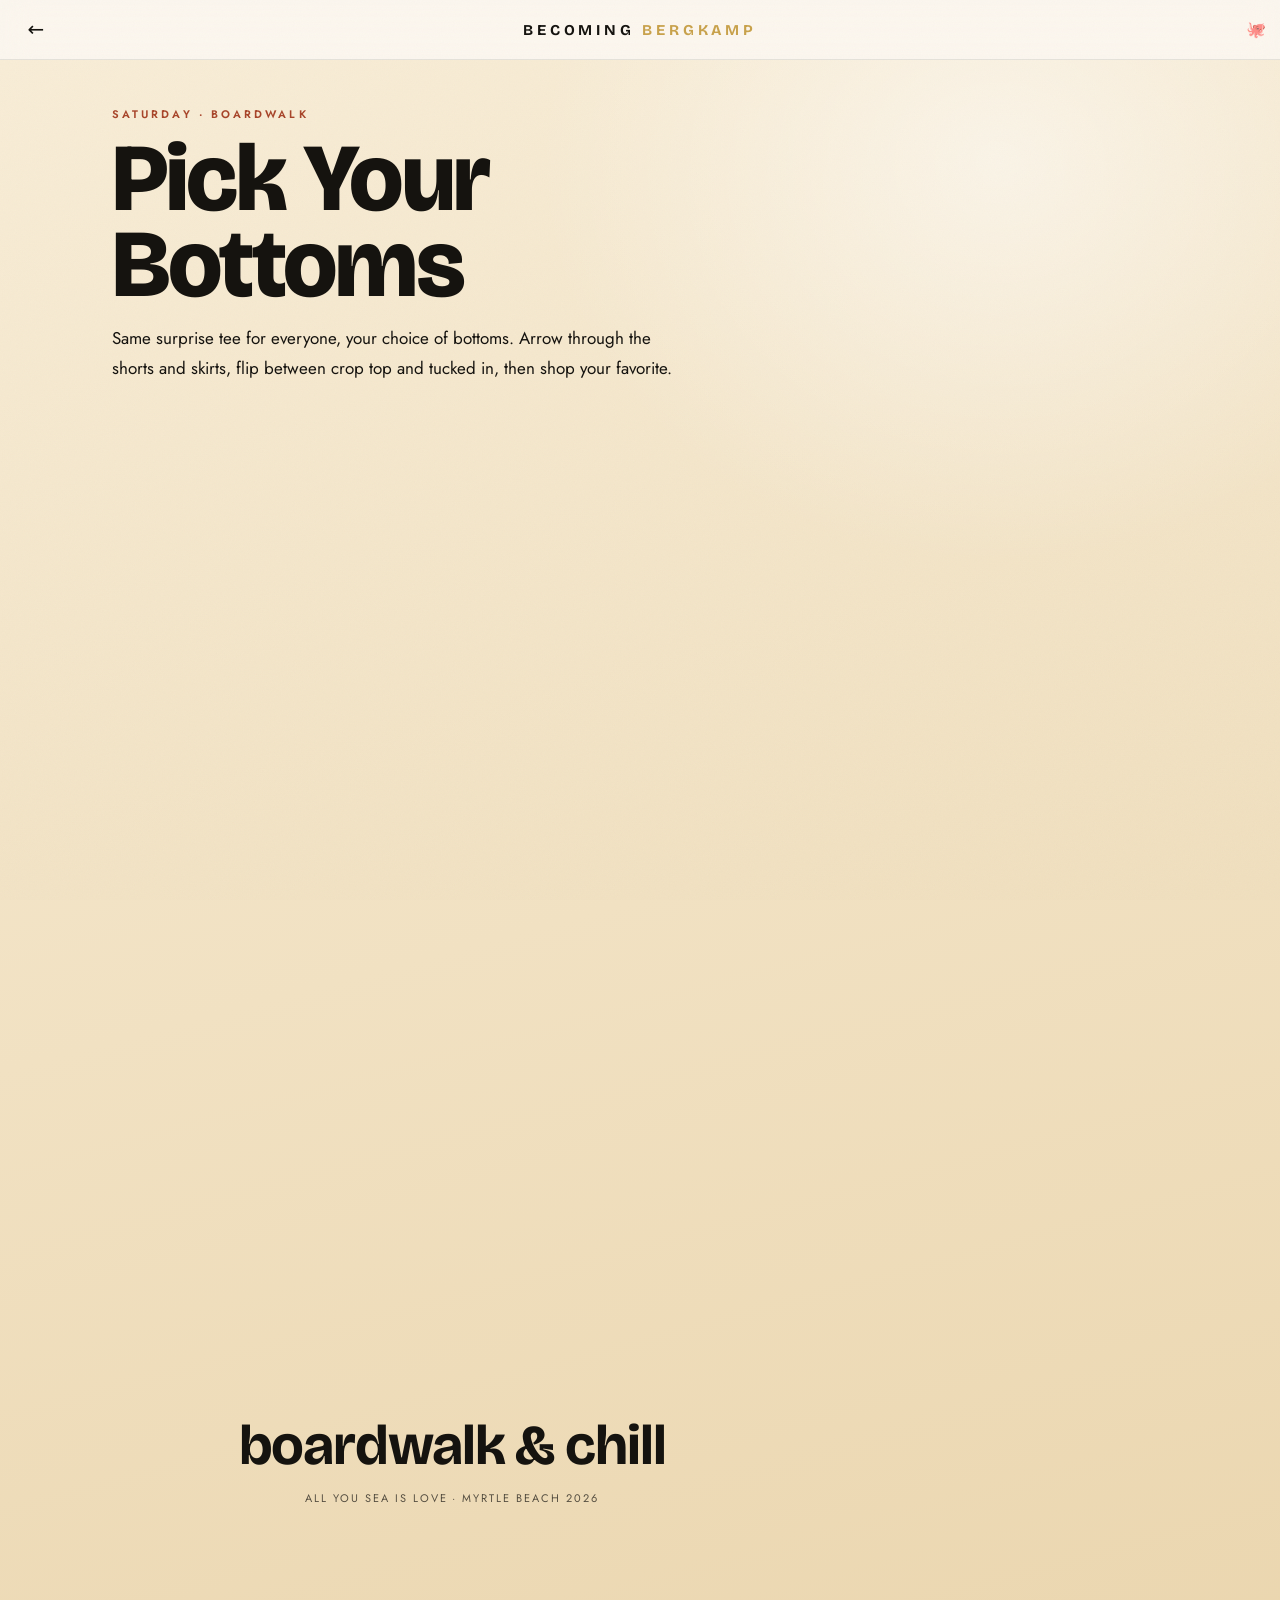
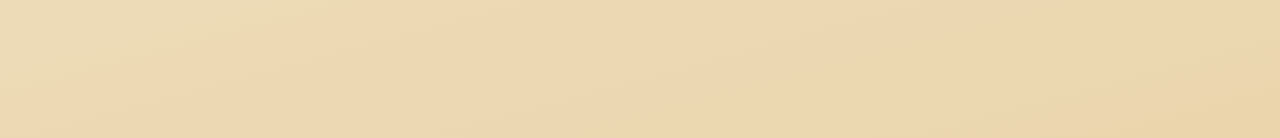
==== commit 488da841: "Add tee sizing note and two skirt options to boardwalk look builder - Add a sizing note explaining t" ====
--- a/boardwalk-looks.html
+++ b/boardwalk-looks.html
@@ -2,9 +2,9 @@
 <html lang="en">
 <head>
   <meta charset="utf-8">
-  <title>Pick Your Shorts · All You SEA is Love</title>
+  <title>Pick Your Bottoms · All You SEA is Love</title>
   <meta name="viewport" content="width=device-width, initial-scale=1, viewport-fit=cover">
-  <meta name="description" content="Boardwalk day look builder. Same tee for everyone, your choice of shorts.">
+  <meta name="description" content="Boardwalk day look builder. Same tee for everyone, your choice of bottoms.">
   <meta name="theme-color" content="#15130F">
 
   <link rel="preconnect" href="https://fonts.googleapis.com">
--- a/styles/main.css
+++ b/styles/main.css
@@ -633,25 +633,48 @@
 .day--rainbow .hook  { color: #d6398a; }
 .day--rainbow.has-bg::before { background: linear-gradient(180deg, rgba(255,255,255,.28), rgba(255,255,255,.06) 40%, rgba(255,255,255,.30)); }
 
-/* hand-lettered day banner art, integrated flush (no float, no shadow) */
+/* hand-lettered day banner art, integrated flush (no float, no frame, no shadow).
+   Headers run wide and bleed into the section instead of sitting in a box. */
 .day__banner-wrap, .day__crest { margin: 0; line-height: 0; }
 .day__banner {
   display: block;
-  width: min(520px, 100%);
+  width: min(680px, 100%);
   height: auto;
-  border-radius: var(--radius-s);
 }
 .day__banner--crest { width: min(420px, 80%); }
 .day__title { margin-top: 18px; font-size: clamp(48px, 15vw, 96px); font-weight: 800; }
-.day__banner-ph {
-  width: min(520px, 100%);
-  aspect-ratio: 851 / 315;
-  border: 1px dashed currentColor;
-  border-radius: var(--radius-s);
-  display: grid; place-items: center;
-  opacity: .4;
-}
-.day__banner-ph span { font-size: 10px; letter-spacing: var(--track-label); text-transform: uppercase; }
+
+/* ============================================ FULL-BLEED VENUE PHOTOS */
+/* Photos run the full width of the day and melt into its background at the top
+   and bottom. No border, no radius, no shadow. They sit between the header and
+   the details so the section flows header -> place -> plan -> place. */
+.photoband {
+  position: relative;
+  z-index: 2;
+  width: 100%;
+  margin: clamp(30px, 7vw, 60px) 0;
+  line-height: 0;
+}
+.photoband--lead { margin-top: clamp(18px, 5vw, 34px); }
+.photoband__img {
+  width: 100%;
+  height: clamp(230px, 56vw, 460px);
+  object-fit: cover;
+  /* dissolve the top and bottom edges into the day background */
+  -webkit-mask-image: linear-gradient(180deg, transparent 0, #000 16%, #000 84%, transparent 100%);
+  mask-image: linear-gradient(180deg, transparent 0, #000 16%, #000 84%, transparent 100%);
+}
+.photoband--lead .photoband__img { height: clamp(260px, 64vw, 540px); }
+.photoband__cap {
+  position: absolute;
+  left: max(22px, env(safe-area-inset-left));
+  bottom: 20px;
+  font-family: var(--sans);
+  font-size: 10px; letter-spacing: var(--track-label); text-transform: uppercase; font-weight: 600;
+  line-height: 1.4;
+  color: rgba(255,255,255,.94);
+  text-shadow: 0 1px 12px rgba(0,0,0,.6);
+}
 
 /* --- Saturday day, Boardwalk --- */
 .day--boardwalk {
@@ -857,6 +880,7 @@
 .tee-note .glyph { font-size: 24px; }
 .tee-note .t { font-family: var(--display); font-weight: 600; font-size: 17px; }
 .tee-note .s { font-size: 13px; opacity: .8; margin-top: 3px; }
+.tee-note .tee-size { margin-top: 8px; padding-top: 8px; border-top: 1px solid var(--line); }
 
 /* lookbook grid (standalone uses .looks; embedded uses the carousel below) */
 .looks { display: grid; gap: var(--space-5); }
